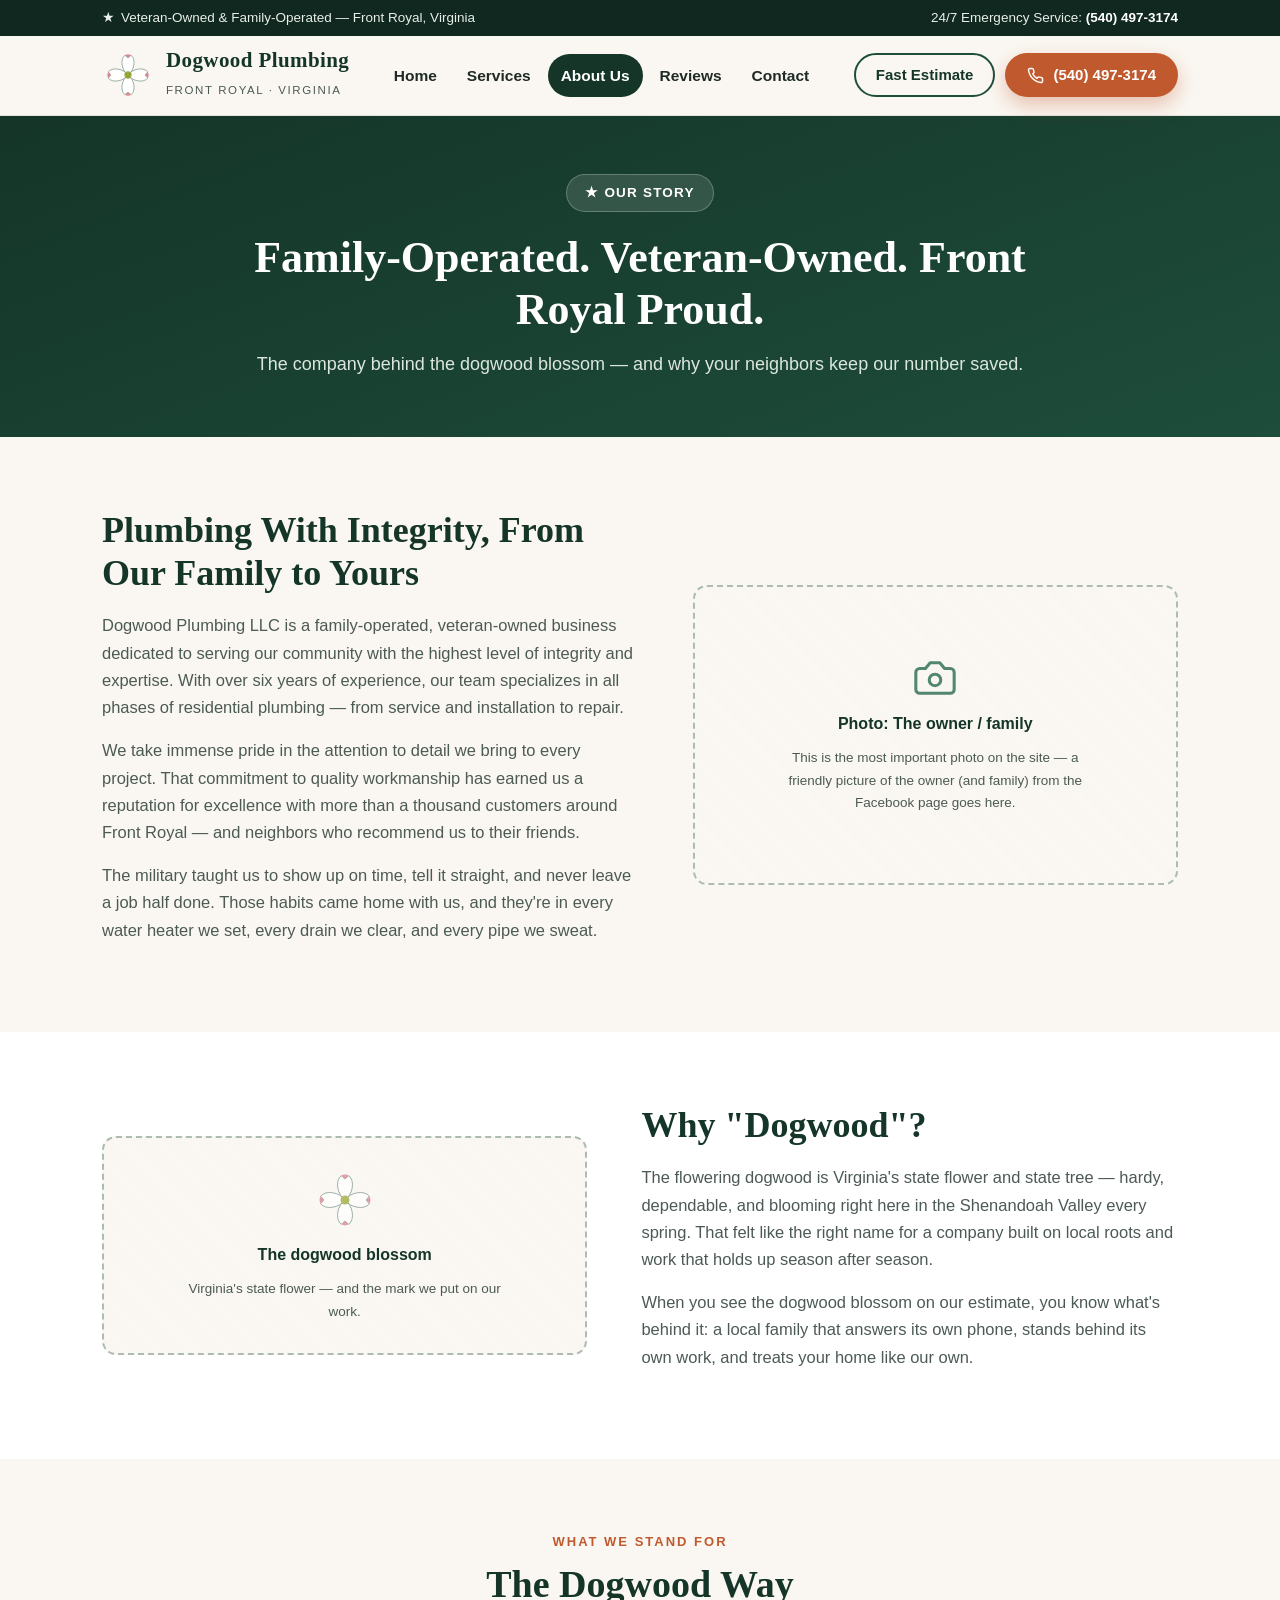
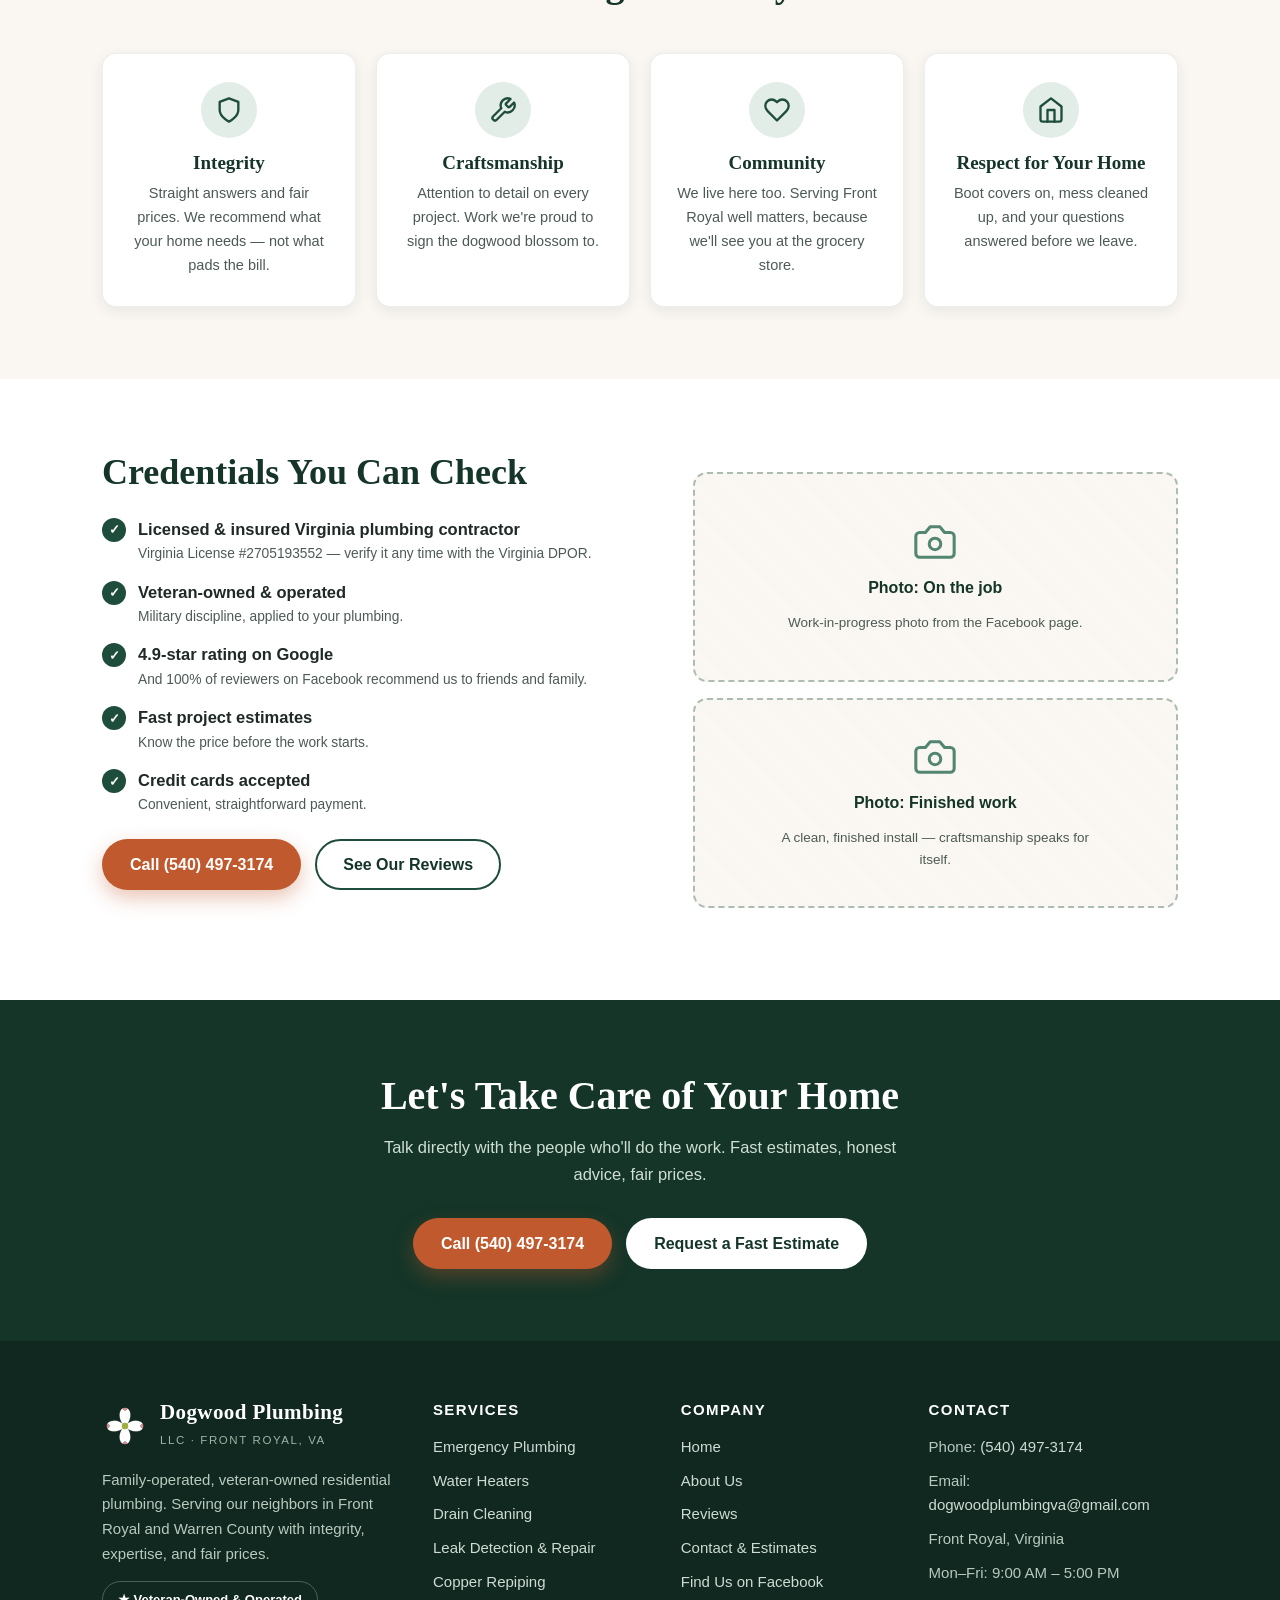
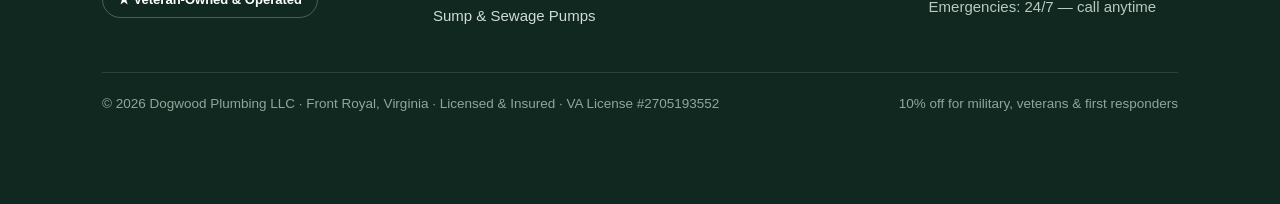
==== about.html @ 13c34c8d "Add 4.9-star Google rating across the site The owner confirmed a 4.9 rating on the Google Business P" ====
<!DOCTYPE html>
<html lang="en">
<head>
  <meta charset="UTF-8">
  <meta name="viewport" content="width=device-width, initial-scale=1.0">
  <title>About Us | Dogwood Plumbing LLC — Veteran-Owned, Family-Operated | Front Royal, VA</title>
  <meta name="description" content="Meet Dogwood Plumbing LLC — a family-operated, veteran-owned plumbing company serving Front Royal, VA with integrity, expertise, and over six years of residential plumbing experience.">
  <link rel="icon" type="image/svg+xml" href="images/favicon.svg">
  <link rel="stylesheet" href="css/styles.css">
</head>
<body>
  <a class="skip-link" href="#main">Skip to main content</a>

  <div class="topbar">
    <div class="wrap">
      <span class="left"><span class="flag">&#9733;</span>Veteran-Owned &amp; Family-Operated &mdash; Front Royal, Virginia</span>
      <span>24/7 Emergency Service: <a href="tel:+15404973174">(540) 497-3174</a></span>
    </div>
  </div>

  <header class="site-header">
    <div class="wrap">
      <a class="brand" href="index.html" aria-label="Dogwood Plumbing LLC — home">
        <svg viewBox="0 0 100 100" aria-hidden="true" focusable="false">
          <g stroke="#1e4d3b" stroke-opacity=".55" stroke-width="1.5">
            <path d="M50 50 C38 42 34 20 44 12 L50 17 L56 12 C66 20 62 42 50 50 Z" fill="#ffffff"/>
            <path d="M50 50 C62 58 66 80 56 88 L50 83 L44 88 C34 80 38 58 50 50 Z" fill="#ffffff"/>
            <path d="M50 50 C42 62 20 66 12 56 L17 50 L12 44 C20 34 42 38 50 50 Z" fill="#ffffff"/>
            <path d="M50 50 C58 38 80 34 88 44 L83 50 L88 56 C80 66 58 62 50 50 Z" fill="#ffffff"/>
          </g>
          <path d="M44 12 L50 17 L56 12 C52.5 9.6 47.5 9.6 44 12 Z" fill="#d98a93"/>
          <path d="M56 88 L50 83 L44 88 C47.5 90.4 52.5 90.4 56 88 Z" fill="#d98a93"/>
          <path d="M12 44 L17 50 L12 56 C9.6 52.5 9.6 47.5 12 44 Z" fill="#d98a93"/>
          <path d="M88 44 L83 50 L88 56 C90.4 52.5 90.4 47.5 88 44 Z" fill="#d98a93"/>
          <circle cx="50" cy="50" r="7" fill="#9faf3f"/>
          <circle cx="47" cy="48" r="1.6" fill="#6e7f2a"/>
          <circle cx="53" cy="48" r="1.6" fill="#6e7f2a"/>
          <circle cx="50" cy="53" r="1.6" fill="#6e7f2a"/>
        </svg>
        <span>
          <span class="brand-name">Dogwood Plumbing</span><br>
          <span class="brand-sub">Front Royal &middot; Virginia</span>
        </span>
      </a>
      <nav class="main-nav" id="main-nav" aria-label="Main navigation">
        <a href="index.html">Home</a>
        <a href="services.html">Services</a>
        <a href="about.html" class="active" aria-current="page">About Us</a>
        <a href="reviews.html">Reviews</a>
        <a href="contact.html">Contact</a>
      </nav>
      <div class="header-cta">
        <a class="btn btn-outline" href="contact.html">Fast Estimate</a>
        <a class="btn btn-primary" href="tel:+15404973174">
          <svg width="17" height="17" viewBox="0 0 24 24" fill="none" stroke="currentColor" stroke-width="2" stroke-linecap="round" stroke-linejoin="round" aria-hidden="true"><path d="M22 16.92v3a2 2 0 0 1-2.18 2 19.79 19.79 0 0 1-8.63-3.07 19.5 19.5 0 0 1-6-6 19.79 19.79 0 0 1-3.07-8.67A2 2 0 0 1 4.11 2h3a2 2 0 0 1 2 1.72c.127.96.361 1.903.7 2.81a2 2 0 0 1-.45 2.11L8.09 9.91a16 16 0 0 0 6 6l1.27-1.27a2 2 0 0 1 2.11-.45c.907.339 1.85.573 2.81.7A2 2 0 0 1 22 16.92z"/></svg>
          <span class="btn-label">(540) 497-3174</span>
        </a>
        <button class="nav-toggle" aria-expanded="false" aria-controls="main-nav" aria-label="Toggle navigation menu">
          <svg width="22" height="22" viewBox="0 0 24 24" fill="none" stroke="currentColor" stroke-width="2.4" stroke-linecap="round" aria-hidden="true"><line x1="3" y1="6" x2="21" y2="6"/><line x1="3" y1="12" x2="21" y2="12"/><line x1="3" y1="18" x2="21" y2="18"/></svg>
        </button>
      </div>
    </div>
  </header>

  <main id="main">

    <section class="page-hero" style="padding: 0;">
      <div class="wrap">
        <span class="hero-kicker">&#9733; Our Story</span>
        <h1>Family-Operated. Veteran-Owned. Front Royal Proud.</h1>
        <p>The company behind the dogwood blossom &mdash; and why your neighbors keep our number saved.</p>
      </div>
    </section>

    <!-- ==================== STORY ==================== -->
    <section>
      <div class="wrap">
        <div class="split">
          <div>
            <h2>Plumbing With Integrity, From Our Family to Yours</h2>
            <p>Dogwood Plumbing LLC is a family-operated, veteran-owned business dedicated to serving our community with the highest level of integrity and expertise. With over six years of experience, our team specializes in all phases of residential plumbing &mdash; from service and installation to repair.</p>
            <p>We take immense pride in the attention to detail we bring to every project. That commitment to quality workmanship has earned us a reputation for excellence with more than a thousand customers around Front Royal &mdash; and neighbors who recommend us to their friends.</p>
            <p>The military taught us to show up on time, tell it straight, and never leave a job half done. Those habits came home with us, and they're in every water heater we set, every drain we clear, and every pipe we sweat.</p>
          </div>
          <div class="photo-ph">
            <svg class="cam" viewBox="0 0 24 24" fill="none" stroke="currentColor" stroke-width="1.6" stroke-linecap="round" stroke-linejoin="round" aria-hidden="true"><path d="M14.5 4h-5L7 7H4a2 2 0 0 0-2 2v9a2 2 0 0 0 2 2h16a2 2 0 0 0 2-2V9a2 2 0 0 0-2-2h-3l-2.5-3z"/><circle cx="12" cy="13" r="3"/></svg>
            <strong>Photo: The owner / family</strong>
            <span>This is the most important photo on the site &mdash; a friendly picture of the owner (and family) from the Facebook page goes here.</span>
          </div>
        </div>
      </div>
    </section>

    <!-- ==================== WHY DOGWOOD ==================== -->
    <section class="bg-white">
      <div class="wrap">
        <div class="split reverse">
          <div class="photo-ph short">
            <svg class="cam" viewBox="0 0 100 100" style="width:64px;height:64px;" aria-hidden="true">
              <g stroke="#1e4d3b" stroke-opacity=".55" stroke-width="1.5">
                <path d="M50 50 C38 42 34 20 44 12 L50 17 L56 12 C66 20 62 42 50 50 Z" fill="#ffffff"/>
                <path d="M50 50 C62 58 66 80 56 88 L50 83 L44 88 C34 80 38 58 50 50 Z" fill="#ffffff"/>
                <path d="M50 50 C42 62 20 66 12 56 L17 50 L12 44 C20 34 42 38 50 50 Z" fill="#ffffff"/>
                <path d="M50 50 C58 38 80 34 88 44 L83 50 L88 56 C80 66 58 62 50 50 Z" fill="#ffffff"/>
              </g>
              <path d="M44 12 L50 17 L56 12 C52.5 9.6 47.5 9.6 44 12 Z" fill="#d98a93"/>
              <path d="M56 88 L50 83 L44 88 C47.5 90.4 52.5 90.4 56 88 Z" fill="#d98a93"/>
              <path d="M12 44 L17 50 L12 56 C9.6 52.5 9.6 47.5 12 44 Z" fill="#d98a93"/>
              <path d="M88 44 L83 50 L88 56 C90.4 52.5 90.4 47.5 88 44 Z" fill="#d98a93"/>
              <circle cx="50" cy="50" r="7" fill="#9faf3f"/>
            </svg>
            <strong>The dogwood blossom</strong>
            <span>Virginia's state flower &mdash; and the mark we put on our work.</span>
          </div>
          <div>
            <h2>Why "Dogwood"?</h2>
            <p>The flowering dogwood is Virginia's state flower and state tree &mdash; hardy, dependable, and blooming right here in the Shenandoah Valley every spring. That felt like the right name for a company built on local roots and work that holds up season after season.</p>
            <p>When you see the dogwood blossom on our estimate, you know what's behind it: a local family that answers its own phone, stands behind its own work, and treats your home like our own.</p>
          </div>
        </div>
      </div>
    </section>

    <!-- ==================== VALUES ==================== -->
    <section>
      <div class="wrap">
        <div class="section-head">
          <span class="eyebrow">What We Stand For</span>
          <h2>The Dogwood Way</h2>
        </div>
        <div class="card-grid">
          <div class="value-card">
            <span class="icon"><svg viewBox="0 0 24 24" fill="none" stroke="currentColor" stroke-width="2" stroke-linecap="round" stroke-linejoin="round" aria-hidden="true"><path d="M12 22s8-4 8-10V5l-8-3-8 3v7c0 6 8 10 8 10z"/></svg></span>
            <h3>Integrity</h3>
            <p>Straight answers and fair prices. We recommend what your home needs &mdash; not what pads the bill.</p>
          </div>
          <div class="value-card">
            <span class="icon"><svg viewBox="0 0 24 24" fill="none" stroke="currentColor" stroke-width="2" stroke-linecap="round" stroke-linejoin="round" aria-hidden="true"><path d="M14.7 6.3a1 1 0 0 0 0 1.4l1.6 1.6a1 1 0 0 0 1.4 0l3.77-3.77a6 6 0 0 1-7.94 7.94l-6.91 6.91a2.12 2.12 0 0 1-3-3l6.91-6.91a6 6 0 0 1 7.94-7.94l-3.76 3.76z"/></svg></span>
            <h3>Craftsmanship</h3>
            <p>Attention to detail on every project. Work we're proud to sign the dogwood blossom to.</p>
          </div>
          <div class="value-card">
            <span class="icon"><svg viewBox="0 0 24 24" fill="none" stroke="currentColor" stroke-width="2" stroke-linecap="round" stroke-linejoin="round" aria-hidden="true"><path d="M20.42 4.58a5.4 5.4 0 0 0-7.65 0l-.77.78-.77-.78a5.4 5.4 0 0 0-7.65 0C1.46 6.7 1.33 10.28 4 13l8 8 8-8c2.67-2.72 2.54-6.3.42-8.42z"/></svg></span>
            <h3>Community</h3>
            <p>We live here too. Serving Front Royal well matters, because we'll see you at the grocery store.</p>
          </div>
          <div class="value-card">
            <span class="icon"><svg viewBox="0 0 24 24" fill="none" stroke="currentColor" stroke-width="2" stroke-linecap="round" stroke-linejoin="round" aria-hidden="true"><path d="m3 9 9-7 9 7v11a2 2 0 0 1-2 2H5a2 2 0 0 1-2-2z"/><polyline points="9 22 9 12 15 12 15 22"/></svg></span>
            <h3>Respect for Your Home</h3>
            <p>Boot covers on, mess cleaned up, and your questions answered before we leave.</p>
          </div>
        </div>
      </div>
    </section>

    <!-- ==================== CREDENTIALS ==================== -->
    <section class="bg-white">
      <div class="wrap">
        <div class="split">
          <div>
            <h2>Credentials You Can Check</h2>
            <ul class="check-list">
              <li><span class="tick">&#10003;</span><span>Licensed &amp; insured Virginia plumbing contractor<small>Virginia License #2705193552 &mdash; verify it any time with the Virginia DPOR.</small></span></li>
              <li><span class="tick">&#10003;</span><span>Veteran-owned &amp; operated<small>Military discipline, applied to your plumbing.</small></span></li>
              <li><span class="tick">&#10003;</span><span>4.9-star rating on Google<small>And 100% of reviewers on Facebook recommend us to friends and family.</small></span></li>
              <li><span class="tick">&#10003;</span><span>Fast project estimates<small>Know the price before the work starts.</small></span></li>
              <li><span class="tick">&#10003;</span><span>Credit cards accepted<small>Convenient, straightforward payment.</small></span></li>
            </ul>
            <div class="hero-ctas" style="justify-content: flex-start;">
              <a class="btn btn-primary" href="tel:+15404973174">Call (540) 497-3174</a>
              <a class="btn btn-outline" href="reviews.html">See Our Reviews</a>
            </div>
          </div>
          <div class="ph-grid" style="grid-template-columns: 1fr; gap: 16px;">
            <div class="photo-ph short">
              <svg class="cam" viewBox="0 0 24 24" fill="none" stroke="currentColor" stroke-width="1.6" stroke-linecap="round" stroke-linejoin="round" aria-hidden="true"><path d="M14.5 4h-5L7 7H4a2 2 0 0 0-2 2v9a2 2 0 0 0 2 2h16a2 2 0 0 0 2-2V9a2 2 0 0 0-2-2h-3l-2.5-3z"/><circle cx="12" cy="13" r="3"/></svg>
              <strong>Photo: On the job</strong>
              <span>Work-in-progress photo from the Facebook page.</span>
            </div>
            <div class="photo-ph short">
              <svg class="cam" viewBox="0 0 24 24" fill="none" stroke="currentColor" stroke-width="1.6" stroke-linecap="round" stroke-linejoin="round" aria-hidden="true"><path d="M14.5 4h-5L7 7H4a2 2 0 0 0-2 2v9a2 2 0 0 0 2 2h16a2 2 0 0 0 2-2V9a2 2 0 0 0-2-2h-3l-2.5-3z"/><circle cx="12" cy="13" r="3"/></svg>
              <strong>Photo: Finished work</strong>
              <span>A clean, finished install &mdash; craftsmanship speaks for itself.</span>
            </div>
          </div>
        </div>
      </div>
    </section>

    <!-- ==================== CTA ==================== -->
    <section class="bg-green cta-band">
      <div class="wrap">
        <h2>Let's Take Care of Your Home</h2>
        <p>Talk directly with the people who'll do the work. Fast estimates, honest advice, fair prices.</p>
        <div class="hero-ctas">
          <a class="btn btn-primary" href="tel:+15404973174">Call (540) 497-3174</a>
          <a class="btn btn-light" href="contact.html">Request a Fast Estimate</a>
        </div>
      </div>
    </section>

  </main>

  <footer class="site-footer">
    <div class="wrap">
      <div class="footer-grid">
        <div>
          <div class="footer-brand">
            <svg viewBox="0 0 100 100" aria-hidden="true" focusable="false">
              <g stroke="#ffffff" stroke-opacity=".2" stroke-width="1.5">
                <path d="M50 50 C38 42 34 20 44 12 L50 17 L56 12 C66 20 62 42 50 50 Z" fill="#ffffff"/>
                <path d="M50 50 C62 58 66 80 56 88 L50 83 L44 88 C34 80 38 58 50 50 Z" fill="#ffffff"/>
                <path d="M50 50 C42 62 20 66 12 56 L17 50 L12 44 C20 34 42 38 50 50 Z" fill="#ffffff"/>
                <path d="M50 50 C58 38 80 34 88 44 L83 50 L88 56 C80 66 58 62 50 50 Z" fill="#ffffff"/>
              </g>
              <path d="M44 12 L50 17 L56 12 C52.5 9.6 47.5 9.6 44 12 Z" fill="#d98a93"/>
              <path d="M56 88 L50 83 L44 88 C47.5 90.4 52.5 90.4 56 88 Z" fill="#d98a93"/>
              <path d="M12 44 L17 50 L12 56 C9.6 52.5 9.6 47.5 12 44 Z" fill="#d98a93"/>
              <path d="M88 44 L83 50 L88 56 C90.4 52.5 90.4 47.5 88 44 Z" fill="#d98a93"/>
              <circle cx="50" cy="50" r="7" fill="#9faf3f"/>
            </svg>
            <span>
              <span class="brand-name">Dogwood Plumbing</span><br>
              <span class="brand-sub">LLC &middot; Front Royal, VA</span>
            </span>
          </div>
          <p>Family-operated, veteran-owned residential plumbing. Serving our neighbors in Front Royal and Warren County with integrity, expertise, and fair prices.</p>
          <span class="footer-vet">&#9733; Veteran-Owned &amp; Operated</span>
        </div>
        <div>
          <h4>Services</h4>
          <ul>
            <li><a href="services.html#emergency">Emergency Plumbing</a></li>
            <li><a href="services.html#water-heaters">Water Heaters</a></li>
            <li><a href="services.html#drain-cleaning">Drain Cleaning</a></li>
            <li><a href="services.html#leak-repair">Leak Detection &amp; Repair</a></li>
            <li><a href="services.html#repiping">Copper Repiping</a></li>
            <li><a href="services.html#pumps">Sump &amp; Sewage Pumps</a></li>
          </ul>
        </div>
        <div>
          <h4>Company</h4>
          <ul>
            <li><a href="index.html">Home</a></li>
            <li><a href="about.html">About Us</a></li>
            <li><a href="reviews.html">Reviews</a></li>
            <li><a href="contact.html">Contact &amp; Estimates</a></li>
            <li><a href="https://www.facebook.com/Dogwoodplumbingllc" target="_blank" rel="noopener">Find Us on Facebook</a></li>
          </ul>
        </div>
        <div>
          <h4>Contact</h4>
          <ul>
            <li>Phone: <a href="tel:+15404973174">(540) 497-3174</a></li>
            <li>Email: <a href="mailto:dogwoodplumbingva@gmail.com">dogwoodplumbingva@gmail.com</a></li>
            <li>Front Royal, Virginia</li>
            <li>Mon&ndash;Fri: 9:00 AM &ndash; 5:00 PM</li>
            <li>Emergencies: 24/7 &mdash; call anytime</li>
          </ul>
        </div>
      </div>
      <div class="footer-bottom">
        <span>&copy; <span data-year>2026</span> Dogwood Plumbing LLC &middot; Front Royal, Virginia &middot; Licensed &amp; Insured &middot; VA License #2705193552</span>
        <span>10% off for military, veterans &amp; first responders</span>
      </div>
    </div>
  </footer>

  <div class="mobile-callbar">
    <a class="call" href="tel:+15404973174">Call (540) 497-3174</a>
    <a class="quote" href="contact.html">Fast Estimate</a>
  </div>

  <script src="js/main.js"></script>
</body>
</html>
---- css/styles.css ----
/* ==========================================================================
   Dogwood Plumbing LLC — Front Royal, VA
   Site stylesheet
   Palette: pine green / warm cream / dogwood blossom pink / terracotta CTA
   ========================================================================== */

:root {
  --green-900: #10281f;
  --green-800: #143528;
  --green-700: #1e4d3b;
  --green-600: #2a6a52;
  --green-100: #e3ede7;
  --cream: #faf7f2;
  --cream-dark: #f1ebe1;
  --ink: #1f2a26;
  --ink-soft: #4c5a54;
  --blossom: #e8a0a8;
  --blossom-deep: #c76e79;
  --cta: #c05a2e;
  --cta-dark: #a34a23;
  --gold: #e0a72e;
  --white: #ffffff;
  --radius: 14px;
  --radius-sm: 8px;
  --shadow: 0 10px 30px rgba(16, 40, 31, 0.10);
  --shadow-sm: 0 4px 14px rgba(16, 40, 31, 0.08);
  --font-head: Georgia, "Times New Roman", serif;
  --font-body: -apple-system, BlinkMacSystemFont, "Segoe UI", Roboto, Helvetica, Arial, sans-serif;
  --wrap: 1120px;
}

* { margin: 0; padding: 0; box-sizing: border-box; }

html { scroll-behavior: smooth; }

body {
  font-family: var(--font-body);
  color: var(--ink);
  background: var(--cream);
  line-height: 1.65;
  font-size: 16.5px;
  -webkit-font-smoothing: antialiased;
}

img, svg { max-width: 100%; display: block; }

a { color: var(--green-700); }

h1, h2, h3, h4 {
  font-family: var(--font-head);
  color: var(--green-800);
  line-height: 1.18;
  font-weight: 700;
}

.wrap {
  max-width: var(--wrap);
  margin: 0 auto;
  padding: 0 22px;
}

.skip-link {
  position: absolute;
  left: -999px;
  top: 8px;
  background: var(--green-800);
  color: #fff;
  padding: 10px 16px;
  border-radius: var(--radius-sm);
  z-index: 300;
}
.skip-link:focus { left: 8px; }

/* --------------------------------------------------------------------------
   Buttons
   -------------------------------------------------------------------------- */
.btn {
  display: inline-flex;
  align-items: center;
  gap: 9px;
  padding: 14px 26px;
  border-radius: 999px;
  font-weight: 700;
  font-size: 16px;
  text-decoration: none;
  border: 2px solid transparent;
  cursor: pointer;
  transition: transform 0.15s ease, background 0.15s ease, box-shadow 0.15s ease;
  line-height: 1.2;
}
.btn:hover { transform: translateY(-2px); }
.btn svg { flex: none; }

.btn-primary {
  background: var(--cta);
  color: #fff;
  box-shadow: 0 8px 20px rgba(192, 90, 46, 0.35);
}
.btn-primary:hover { background: var(--cta-dark); }

.btn-outline {
  background: transparent;
  color: var(--green-800);
  border-color: var(--green-700);
}
.btn-outline:hover { background: var(--green-100); }

.btn-light {
  background: #fff;
  color: var(--green-800);
}
.btn-light:hover { background: var(--cream-dark); }

.btn-ghost-light {
  background: transparent;
  color: #fff;
  border-color: rgba(255, 255, 255, 0.65);
}
.btn-ghost-light:hover { background: rgba(255, 255, 255, 0.12); }

/* --------------------------------------------------------------------------
   Utility top bar
   -------------------------------------------------------------------------- */
.topbar {
  background: var(--green-900);
  color: #e8efe9;
  font-size: 13.5px;
}
.topbar .wrap {
  display: flex;
  justify-content: space-between;
  align-items: center;
  gap: 14px;
  padding-top: 7px;
  padding-bottom: 7px;
  flex-wrap: wrap;
}
.topbar a { color: #fff; font-weight: 700; text-decoration: none; }
.topbar a:hover { text-decoration: underline; }
.topbar .flag { margin-right: 6px; }

/* --------------------------------------------------------------------------
   Header / nav
   -------------------------------------------------------------------------- */
.site-header {
  background: rgba(250, 247, 242, 0.96);
  backdrop-filter: blur(8px);
  position: sticky;
  top: 0;
  z-index: 200;
  border-bottom: 1px solid rgba(20, 53, 40, 0.10);
}
.site-header .wrap {
  display: flex;
  align-items: center;
  justify-content: space-between;
  gap: 18px;
  padding-top: 12px;
  padding-bottom: 12px;
}

.brand {
  display: flex;
  align-items: center;
  gap: 12px;
  text-decoration: none;
}
.brand svg { width: 52px; height: 52px; flex: none; }
.brand-name {
  font-family: var(--font-head);
  font-size: 21px;
  font-weight: 700;
  color: var(--green-800);
  letter-spacing: 0.4px;
  line-height: 1.05;
}
.brand-sub {
  font-size: 11.5px;
  letter-spacing: 1.6px;
  text-transform: uppercase;
  color: var(--ink-soft);
}

.main-nav { display: flex; align-items: center; gap: 4px; }
.main-nav a {
  text-decoration: none;
  color: var(--ink);
  font-weight: 600;
  font-size: 15.5px;
  padding: 9px 13px;
  border-radius: 999px;
  transition: background 0.15s ease;
}
.main-nav a:hover { background: var(--green-100); }
.main-nav a.active { background: var(--green-800); color: #fff; }

.header-cta { display: flex; align-items: center; gap: 10px; }
.header-cta .btn { padding: 11px 20px; font-size: 15px; }

.nav-toggle {
  display: none;
  background: none;
  border: 2px solid var(--green-700);
  border-radius: var(--radius-sm);
  padding: 8px 10px;
  cursor: pointer;
  color: var(--green-800);
}

/* --------------------------------------------------------------------------
   Hero
   -------------------------------------------------------------------------- */
.hero {
  position: relative;
  background: linear-gradient(160deg, var(--green-800) 0%, var(--green-700) 60%, #2b5e49 100%);
  color: #f2f6f1;
  overflow: hidden;
}
.hero::after {
  content: "";
  position: absolute;
  inset: 0;
  background-image: url("data:image/svg+xml,%3Csvg xmlns='http://www.w3.org/2000/svg' width='160' height='160' viewBox='0 0 160 160'%3E%3Cg fill='none' stroke='%23ffffff' stroke-opacity='0.05' stroke-width='2'%3E%3Cpath d='M80 62 C68 55 66 36 74 31 L80 35 L86 31 C94 36 92 55 80 62 Z'/%3E%3Cpath d='M80 98 C92 105 94 124 86 129 L80 125 L74 129 C66 124 68 105 80 98 Z'/%3E%3Cpath d='M62 80 C55 92 36 94 31 86 L35 80 L31 74 C36 66 55 68 62 80 Z'/%3E%3Cpath d='M98 80 C105 68 124 66 129 74 L125 80 L129 86 C124 94 105 92 98 80 Z'/%3E%3C/g%3E%3Ccircle cx='80' cy='80' r='6' fill='%23ffffff' fill-opacity='0.05'/%3E%3C/svg%3E");
  pointer-events: none;
}
.hero .wrap {
  position: relative;
  z-index: 1;
  padding-top: 84px;
  padding-bottom: 88px;
  max-width: 880px;
  text-align: center;
}
.hero-kicker {
  display: inline-flex;
  align-items: center;
  gap: 8px;
  background: rgba(255, 255, 255, 0.12);
  border: 1px solid rgba(255, 255, 255, 0.25);
  color: #fff;
  border-radius: 999px;
  padding: 7px 18px;
  font-size: 13.5px;
  font-weight: 700;
  letter-spacing: 1.2px;
  text-transform: uppercase;
  margin-bottom: 26px;
}
.hero h1 {
  color: #fff;
  font-size: clamp(34px, 5vw, 54px);
  margin-bottom: 20px;
}
.hero h1 em { font-style: normal; color: var(--blossom); }
.hero p.lede {
  font-size: 19px;
  max-width: 640px;
  margin: 0 auto 34px;
  color: #dbe7de;
}
.hero-ctas {
  display: flex;
  gap: 14px;
  justify-content: center;
  flex-wrap: wrap;
  margin-bottom: 38px;
}
.hero-chips {
  display: flex;
  gap: 10px;
  justify-content: center;
  flex-wrap: wrap;
}
.chip {
  background: rgba(255, 255, 255, 0.10);
  border: 1px solid rgba(255, 255, 255, 0.22);
  color: #eef4ee;
  border-radius: 999px;
  padding: 7px 16px;
  font-size: 13.5px;
  font-weight: 600;
  display: inline-flex;
  align-items: center;
  gap: 7px;
}
.chip .star { color: var(--gold); }

/* Page hero (interior pages) */
.page-hero {
  background: linear-gradient(160deg, var(--green-800), var(--green-700));
  color: #eef4ee;
  text-align: center;
}
.page-hero .wrap { padding-top: 58px; padding-bottom: 58px; max-width: 820px; }
.page-hero h1 { color: #fff; font-size: clamp(30px, 4.4vw, 44px); margin-bottom: 14px; }
.page-hero p { color: #dbe7de; font-size: 18px; }
.page-hero .hero-kicker { margin-bottom: 20px; }

/* --------------------------------------------------------------------------
   Sections
   -------------------------------------------------------------------------- */
section { padding: 72px 0; }
section.tight { padding: 48px 0; }

.section-head {
  max-width: 700px;
  margin: 0 auto 46px;
  text-align: center;
}
.section-head .eyebrow {
  color: var(--cta);
  font-weight: 800;
  text-transform: uppercase;
  letter-spacing: 2px;
  font-size: 13px;
  display: block;
  margin-bottom: 10px;
}
.section-head h2 { font-size: clamp(27px, 3.6vw, 38px); margin-bottom: 14px; }
.section-head p { color: var(--ink-soft); font-size: 17.5px; }

.bg-white { background: #fff; }
.bg-green { background: var(--green-800); color: #e6efe8; }
.bg-green h2, .bg-green h3 { color: #fff; }
.bg-green p { color: #cfdfd4; }

/* --------------------------------------------------------------------------
   Trust stat bar
   -------------------------------------------------------------------------- */
.stat-grid {
  display: grid;
  grid-template-columns: repeat(4, 1fr);
  gap: 18px;
}
.stat {
  background: #fff;
  border: 1px solid rgba(20, 53, 40, 0.08);
  border-radius: var(--radius);
  box-shadow: var(--shadow-sm);
  padding: 26px 20px;
  text-align: center;
}
.stat .num {
  font-family: var(--font-head);
  font-size: 34px;
  font-weight: 700;
  color: var(--green-700);
  line-height: 1.1;
}
.stat .num .star { color: var(--gold); font-size: 26px; vertical-align: 4px; }
.stat .label { color: var(--ink-soft); font-size: 14.5px; margin-top: 6px; }

/* --------------------------------------------------------------------------
   Service cards
   -------------------------------------------------------------------------- */
.card-grid {
  display: grid;
  grid-template-columns: repeat(4, 1fr);
  gap: 20px;
}
.card-grid.cols-3 { grid-template-columns: repeat(3, 1fr); }

.svc-card {
  background: #fff;
  border: 1px solid rgba(20, 53, 40, 0.08);
  border-radius: var(--radius);
  padding: 28px 24px;
  box-shadow: var(--shadow-sm);
  text-decoration: none;
  color: var(--ink);
  display: flex;
  flex-direction: column;
  gap: 12px;
  transition: transform 0.18s ease, box-shadow 0.18s ease;
}
.svc-card:hover { transform: translateY(-5px); box-shadow: var(--shadow); }
.svc-card .icon {
  width: 54px;
  height: 54px;
  border-radius: 14px;
  background: var(--green-100);
  color: var(--green-700);
  display: grid;
  place-items: center;
}
.svc-card .icon svg { width: 28px; height: 28px; }
.svc-card h3 { font-size: 19.5px; }
.svc-card p { color: var(--ink-soft); font-size: 15px; flex: 1; }
.svc-card .more {
  color: var(--cta);
  font-weight: 700;
  font-size: 14.5px;
}
.svc-card.emergency { border-top: 4px solid var(--cta); }
.svc-card .tag {
  align-self: flex-start;
  background: #fdeee5;
  color: var(--cta-dark);
  font-size: 12px;
  font-weight: 800;
  letter-spacing: 1px;
  text-transform: uppercase;
  border-radius: 999px;
  padding: 4px 12px;
}

/* --------------------------------------------------------------------------
   Split (two-column) blocks
   -------------------------------------------------------------------------- */
.split {
  display: grid;
  grid-template-columns: 1.05fr 0.95fr;
  gap: 54px;
  align-items: center;
}
.split.reverse { grid-template-columns: 0.95fr 1.05fr; }
.split h2 { font-size: clamp(26px, 3.4vw, 36px); margin-bottom: 18px; }
.split p { color: var(--ink-soft); margin-bottom: 16px; }

.check-list { list-style: none; margin: 22px 0; display: grid; gap: 13px; }
.check-list li { display: flex; gap: 12px; align-items: flex-start; font-weight: 600; }
.check-list li small { display: block; font-weight: 400; color: var(--ink-soft); }
.check-list .tick {
  flex: none;
  width: 24px;
  height: 24px;
  border-radius: 50%;
  background: var(--green-700);
  color: #fff;
  display: grid;
  place-items: center;
  font-size: 13px;
  margin-top: 2px;
}

/* --------------------------------------------------------------------------
   Photo placeholders (swap with real Facebook photos)
   -------------------------------------------------------------------------- */
.photo-ph {
  border: 2px dashed rgba(30, 77, 59, 0.35);
  background:
    linear-gradient(rgba(250, 247, 242, 0.92), rgba(250, 247, 242, 0.92)),
    repeating-linear-gradient(45deg, rgba(30, 77, 59, 0.06) 0 12px, transparent 12px 24px);
  border-radius: var(--radius);
  min-height: 300px;
  display: flex;
  flex-direction: column;
  align-items: center;
  justify-content: center;
  gap: 10px;
  text-align: center;
  padding: 30px;
  color: var(--ink-soft);
}
.photo-ph.short { min-height: 210px; }
.photo-ph .cam {
  width: 46px;
  height: 46px;
  color: var(--green-600);
  opacity: 0.8;
}
.photo-ph strong { color: var(--green-800); font-size: 16px; }
.photo-ph span { font-size: 13.5px; max-width: 320px; }

.ph-grid { display: grid; grid-template-columns: repeat(3, 1fr); gap: 18px; }

/* --------------------------------------------------------------------------
   Reviews
   -------------------------------------------------------------------------- */
.review-grid { display: grid; grid-template-columns: repeat(3, 1fr); gap: 20px; }
.review-card {
  background: #fff;
  border: 1px solid rgba(20, 53, 40, 0.08);
  border-radius: var(--radius);
  box-shadow: var(--shadow-sm);
  padding: 28px 26px;
  display: flex;
  flex-direction: column;
  gap: 14px;
}
.review-card .stars { color: var(--gold); font-size: 18px; letter-spacing: 3px; }
.review-card blockquote { font-size: 15.5px; color: var(--ink); flex: 1; }
.review-card blockquote::before { content: "\201C"; color: var(--blossom-deep); font-family: var(--font-head); font-size: 26px; line-height: 0; margin-right: 2px; }
.review-card cite {
  font-style: normal;
  font-weight: 700;
  color: var(--green-800);
  font-size: 14.5px;
}
.review-card cite small { display: block; font-weight: 500; color: var(--ink-soft); }
.review-card.placeholder { border-style: dashed; background: transparent; box-shadow: none; }

.badge-row {
  display: flex;
  justify-content: center;
  gap: 14px;
  flex-wrap: wrap;
  margin-top: 34px;
}
.badge {
  background: #fff;
  border: 1px solid rgba(20, 53, 40, 0.10);
  border-radius: 999px;
  padding: 10px 22px;
  font-weight: 700;
  font-size: 14.5px;
  color: var(--green-800);
  box-shadow: var(--shadow-sm);
  display: inline-flex;
  align-items: center;
  gap: 8px;
}
.badge .star { color: var(--gold); }

/* --------------------------------------------------------------------------
   Discount band
   -------------------------------------------------------------------------- */
.discount-band {
  background: linear-gradient(120deg, var(--green-900), var(--green-700));
  color: #fff;
  border-radius: var(--radius);
  padding: 40px 44px;
  display: flex;
  align-items: center;
  justify-content: space-between;
  gap: 26px;
  flex-wrap: wrap;
  position: relative;
  overflow: hidden;
}
.discount-band::before {
  content: "★";
  position: absolute;
  right: -18px;
  top: -40px;
  font-size: 190px;
  color: rgba(255, 255, 255, 0.06);
}
.discount-band h3 { color: #fff; font-size: clamp(22px, 3vw, 30px); margin-bottom: 8px; }
.discount-band p { color: #d5e3d9; max-width: 560px; }
.discount-band .pct {
  font-family: var(--font-head);
  font-size: 58px;
  font-weight: 700;
  color: var(--gold);
  line-height: 1;
  flex: none;
}

/* --------------------------------------------------------------------------
   Service area
   -------------------------------------------------------------------------- */
.area-panel {
  background: #fff;
  border: 1px solid rgba(20, 53, 40, 0.08);
  border-radius: var(--radius);
  box-shadow: var(--shadow-sm);
  padding: 34px;
}
.town-chips { display: flex; flex-wrap: wrap; gap: 10px; margin-top: 18px; }
.town-chips span {
  background: var(--green-100);
  color: var(--green-800);
  border-radius: 999px;
  padding: 7px 16px;
  font-weight: 600;
  font-size: 14.5px;
}
.town-chips span.home {
  background: var(--green-800);
  color: #fff;
}

/* --------------------------------------------------------------------------
   FAQ
   -------------------------------------------------------------------------- */
.faq-list { max-width: 780px; margin: 0 auto; display: grid; gap: 12px; }
.faq-item {
  background: #fff;
  border: 1px solid rgba(20, 53, 40, 0.10);
  border-radius: var(--radius-sm);
  overflow: hidden;
}
.faq-item summary {
  list-style: none;
  cursor: pointer;
  padding: 18px 22px;
  font-weight: 700;
  color: var(--green-800);
  display: flex;
  justify-content: space-between;
  align-items: center;
  gap: 14px;
  font-size: 16.5px;
}
.faq-item summary::-webkit-details-marker { display: none; }
.faq-item summary::after {
  content: "+";
  font-size: 22px;
  color: var(--cta);
  font-weight: 700;
  flex: none;
}
.faq-item[open] summary::after { content: "\2212"; }
.faq-item .faq-body { padding: 0 22px 20px; color: var(--ink-soft); }

/* --------------------------------------------------------------------------
   CTA band (bottom of pages)
   -------------------------------------------------------------------------- */
.cta-band { text-align: center; }
.cta-band h2 { font-size: clamp(28px, 4vw, 40px); margin-bottom: 14px; }
.cta-band p { max-width: 560px; margin: 0 auto 30px; }
.cta-band .hero-ctas { margin-bottom: 0; }

/* --------------------------------------------------------------------------
   Forms
   -------------------------------------------------------------------------- */
.form-grid { display: grid; grid-template-columns: 1fr 1fr; gap: 16px; }
.form-grid .full { grid-column: 1 / -1; }
.field label {
  display: block;
  font-weight: 700;
  font-size: 14px;
  margin-bottom: 6px;
  color: var(--green-800);
}
.field label .req { color: var(--cta); }
.field input,
.field select,
.field textarea {
  width: 100%;
  border: 1.5px solid rgba(20, 53, 40, 0.22);
  border-radius: var(--radius-sm);
  padding: 12px 14px;
  font-family: inherit;
  font-size: 15.5px;
  background: #fff;
  color: var(--ink);
}
.field input:focus,
.field select:focus,
.field textarea:focus {
  outline: 3px solid rgba(42, 106, 82, 0.28);
  border-color: var(--green-600);
}
.field textarea { min-height: 130px; resize: vertical; }

.form-note { font-size: 13.5px; color: var(--ink-soft); margin-top: 14px; }
.form-success {
  display: none;
  background: var(--green-100);
  border: 1px solid var(--green-600);
  color: var(--green-800);
  border-radius: var(--radius-sm);
  padding: 14px 18px;
  font-weight: 600;
  margin-top: 16px;
}
.form-success.show { display: block; }

.contact-layout { display: grid; grid-template-columns: 1.15fr 0.85fr; gap: 44px; align-items: start; }
.contact-card {
  background: #fff;
  border: 1px solid rgba(20, 53, 40, 0.08);
  border-radius: var(--radius);
  box-shadow: var(--shadow-sm);
  padding: 34px;
}
.info-rows { display: grid; gap: 20px; }
.info-row { display: flex; gap: 15px; align-items: flex-start; }
.info-row .icon {
  flex: none;
  width: 44px;
  height: 44px;
  border-radius: 12px;
  background: var(--green-100);
  color: var(--green-700);
  display: grid;
  place-items: center;
}
.info-row .icon svg { width: 22px; height: 22px; }
.info-row strong { display: block; color: var(--green-800); }
.info-row a { font-weight: 700; }
.info-row small { color: var(--ink-soft); }

.hours-table { width: 100%; border-collapse: collapse; font-size: 15px; }
.hours-table td { padding: 7px 0; border-bottom: 1px dashed rgba(20, 53, 40, 0.15); }
.hours-table td:last-child { text-align: right; font-weight: 600; }
.hours-table tr:last-child td { border-bottom: none; }

/* --------------------------------------------------------------------------
   Services page detail sections
   -------------------------------------------------------------------------- */
.svc-detail { border-bottom: 1px solid rgba(20, 53, 40, 0.10); }
.svc-detail:last-of-type { border-bottom: none; }
.svc-detail .split { align-items: start; }
.svc-detail h2 { display: flex; align-items: center; gap: 14px; }
.svc-detail h2 .icon {
  width: 48px;
  height: 48px;
  border-radius: 12px;
  background: var(--green-100);
  color: var(--green-700);
  display: grid;
  place-items: center;
  flex: none;
}
.svc-detail h2 .icon svg { width: 26px; height: 26px; }
.mini-callout {
  background: var(--cream-dark);
  border-left: 4px solid var(--cta);
  border-radius: 0 var(--radius-sm) var(--radius-sm) 0;
  padding: 16px 20px;
  font-size: 15px;
  color: var(--ink-soft);
  margin-top: 18px;
}
.mini-callout strong { color: var(--green-800); }

/* --------------------------------------------------------------------------
   Values grid (About)
   -------------------------------------------------------------------------- */
.value-card {
  background: #fff;
  border: 1px solid rgba(20, 53, 40, 0.08);
  border-radius: var(--radius);
  box-shadow: var(--shadow-sm);
  padding: 28px 24px;
  text-align: center;
}
.value-card .icon {
  width: 56px;
  height: 56px;
  margin: 0 auto 14px;
  border-radius: 50%;
  background: var(--green-100);
  color: var(--green-700);
  display: grid;
  place-items: center;
}
.value-card .icon svg { width: 28px; height: 28px; }
.value-card h3 { font-size: 19px; margin-bottom: 8px; }
.value-card p { color: var(--ink-soft); font-size: 14.5px; }

/* --------------------------------------------------------------------------
   Footer
   -------------------------------------------------------------------------- */
.site-footer {
  background: var(--green-900);
  color: #b9cabf;
  font-size: 15px;
}
.footer-grid {
  display: grid;
  grid-template-columns: 1.4fr 1fr 1fr 1.2fr;
  gap: 40px;
  padding: 60px 0 44px;
}
.site-footer h4 {
  color: #fff;
  font-size: 15px;
  letter-spacing: 1.4px;
  text-transform: uppercase;
  margin-bottom: 16px;
  font-family: var(--font-body);
}
.site-footer ul { list-style: none; display: grid; gap: 9px; }
.site-footer a { color: #cfdcd3; text-decoration: none; }
.site-footer a:hover { color: #fff; text-decoration: underline; }
.footer-brand { display: flex; align-items: center; gap: 12px; margin-bottom: 16px; }
.footer-brand svg { width: 46px; height: 46px; }
.footer-brand .brand-name { color: #fff; }
.footer-brand .brand-sub { color: #9fb3a6; }
.footer-vet {
  display: inline-flex;
  align-items: center;
  gap: 8px;
  border: 1px solid rgba(255, 255, 255, 0.25);
  border-radius: 999px;
  padding: 7px 15px;
  font-size: 13px;
  font-weight: 700;
  color: #fff;
  margin-top: 14px;
}
.footer-bottom {
  border-top: 1px solid rgba(255, 255, 255, 0.12);
  padding: 20px 0 88px;
  display: flex;
  justify-content: space-between;
  gap: 12px;
  flex-wrap: wrap;
  font-size: 13.5px;
  color: #8fa79a;
}

/* --------------------------------------------------------------------------
   Mobile sticky call bar
   -------------------------------------------------------------------------- */
.mobile-callbar {
  position: fixed;
  bottom: 0;
  left: 0;
  right: 0;
  z-index: 250;
  display: none;
  gap: 1px;
  box-shadow: 0 -6px 20px rgba(16, 40, 31, 0.25);
}
.mobile-callbar a {
  flex: 1;
  text-align: center;
  padding: 15px 10px;
  font-weight: 800;
  font-size: 15px;
  text-decoration: none;
  color: #fff;
}
.mobile-callbar .call { background: var(--cta); }
.mobile-callbar .quote { background: var(--green-800); }

/* --------------------------------------------------------------------------
   Responsive
   -------------------------------------------------------------------------- */
@media (max-width: 1000px) {
  .card-grid { grid-template-columns: repeat(2, 1fr); }
  .card-grid.cols-3 { grid-template-columns: repeat(2, 1fr); }
  .stat-grid { grid-template-columns: repeat(2, 1fr); }
  .review-grid { grid-template-columns: repeat(2, 1fr); }
  .ph-grid { grid-template-columns: repeat(2, 1fr); }
  .footer-grid { grid-template-columns: 1fr 1fr; }
  .split, .split.reverse { grid-template-columns: 1fr; gap: 34px; }
  .contact-layout { grid-template-columns: 1fr; }
}

@media (max-width: 720px) {
  section { padding: 54px 0; }
  .topbar .wrap { justify-content: center; text-align: center; }
  .topbar .left { display: none; }

  .nav-toggle { display: block; }
  .main-nav {
    display: none;
    position: absolute;
    top: 100%;
    left: 0;
    right: 0;
    background: #fff;
    flex-direction: column;
    align-items: stretch;
    padding: 12px;
    gap: 4px;
    border-bottom: 1px solid rgba(20, 53, 40, 0.12);
    box-shadow: var(--shadow);
  }
  .main-nav.open { display: flex; }
  .main-nav a { padding: 13px 16px; border-radius: var(--radius-sm); }
  .header-cta .btn-outline { display: none; }
  .header-cta .btn { padding: 10px 16px; font-size: 14px; }
  .header-cta .btn-primary { padding: 12px; border-radius: 50%; }
  .header-cta .btn-primary svg { width: 20px; height: 20px; }
  .header-cta .btn-primary .btn-label { display: none; }

  .hero .wrap { padding-top: 58px; padding-bottom: 62px; }
  .card-grid, .card-grid.cols-3, .review-grid, .ph-grid { grid-template-columns: 1fr; }
  .stat-grid { grid-template-columns: repeat(2, 1fr); gap: 12px; }
  .discount-band { padding: 30px 26px; }
  .footer-grid { grid-template-columns: 1fr; gap: 30px; }
  .mobile-callbar { display: flex; }
  .form-grid { grid-template-columns: 1fr; }
}

@media (prefers-reduced-motion: reduce) {
  html { scroll-behavior: auto; }
  .btn, .svc-card { transition: none; }
}
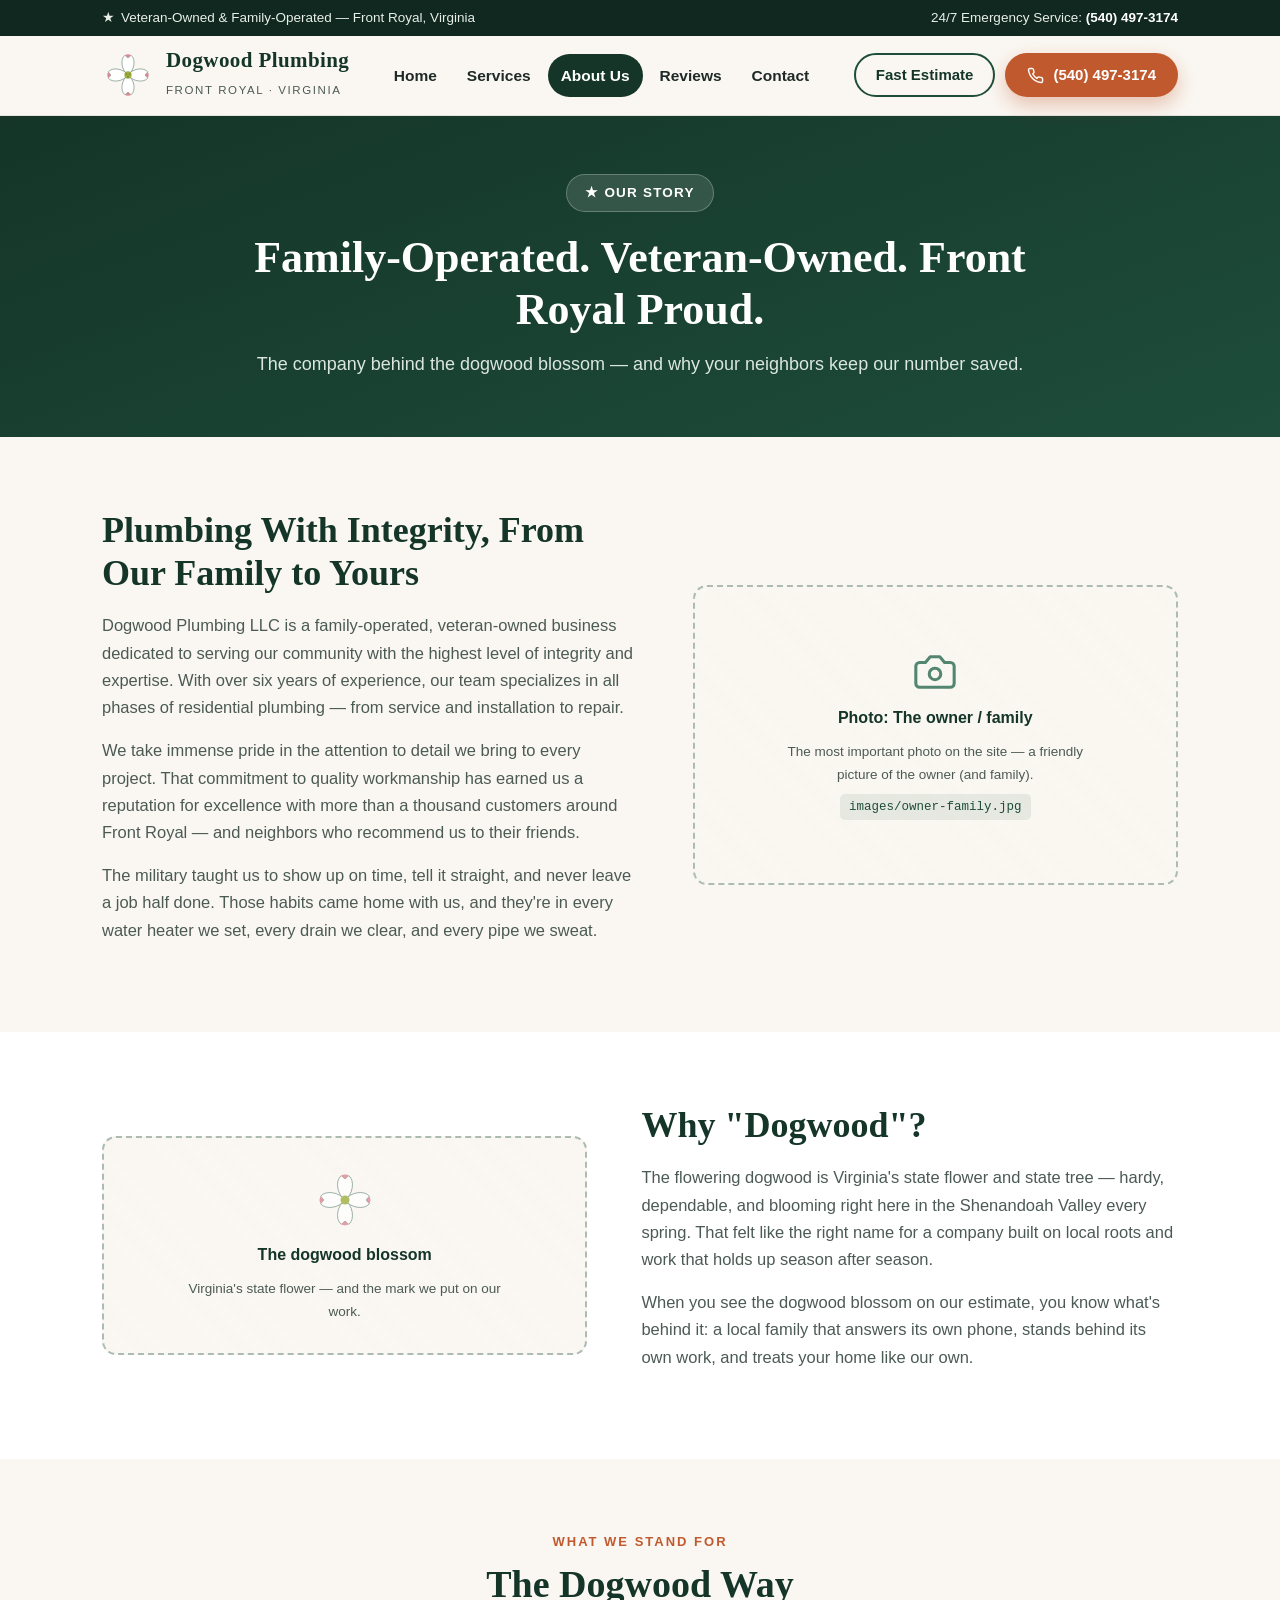
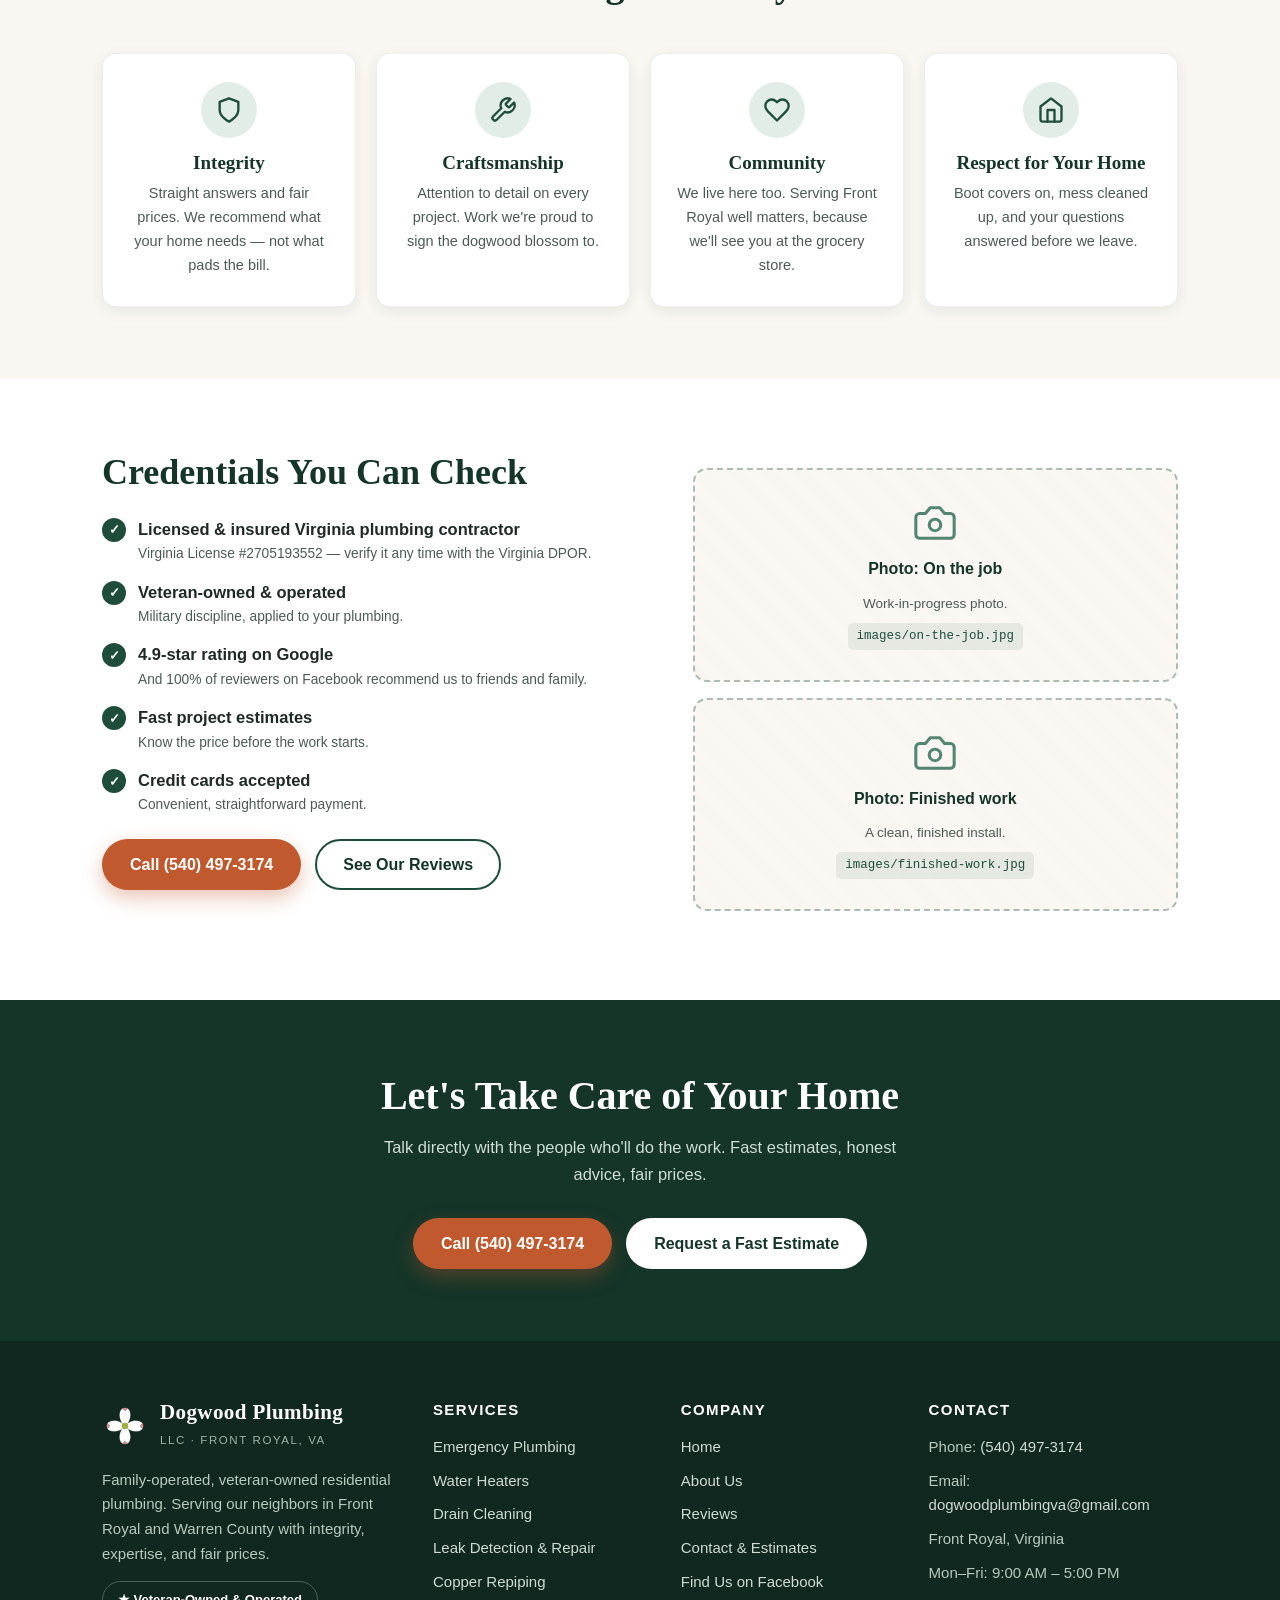
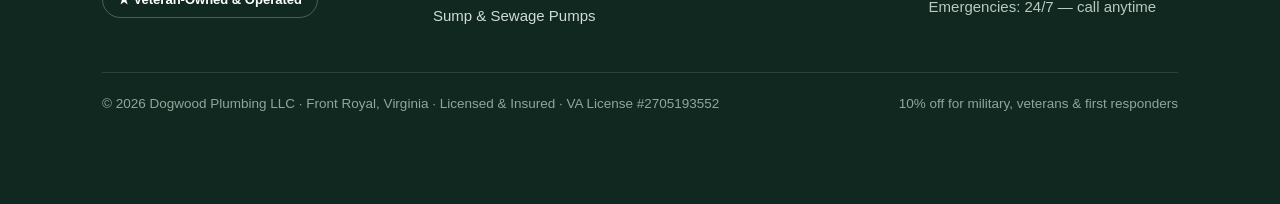
==== commit 67052133: "Remove AI-generated service photos and label every placeholder Deleted images/24_7_Repairs.jpg and i" ====
--- a/about.html
+++ b/about.html
@@ -85,7 +85,7 @@
           <div class="photo-ph">
             <svg class="cam" viewBox="0 0 24 24" fill="none" stroke="currentColor" stroke-width="1.6" stroke-linecap="round" stroke-linejoin="round" aria-hidden="true"><path d="M14.5 4h-5L7 7H4a2 2 0 0 0-2 2v9a2 2 0 0 0 2 2h16a2 2 0 0 0 2-2V9a2 2 0 0 0-2-2h-3l-2.5-3z"/><circle cx="12" cy="13" r="3"/></svg>
             <strong>Photo: The owner / family</strong>
-            <span>This is the most important photo on the site &mdash; a friendly picture of the owner (and family) from the Facebook page goes here.</span>
+            <span>The most important photo on the site &mdash; a friendly picture of the owner (and family).<br><code>images/owner-family.jpg</code></span>
           </div>
         </div>
       </div>
@@ -175,12 +175,12 @@
             <div class="photo-ph short">
               <svg class="cam" viewBox="0 0 24 24" fill="none" stroke="currentColor" stroke-width="1.6" stroke-linecap="round" stroke-linejoin="round" aria-hidden="true"><path d="M14.5 4h-5L7 7H4a2 2 0 0 0-2 2v9a2 2 0 0 0 2 2h16a2 2 0 0 0 2-2V9a2 2 0 0 0-2-2h-3l-2.5-3z"/><circle cx="12" cy="13" r="3"/></svg>
               <strong>Photo: On the job</strong>
-              <span>Work-in-progress photo from the Facebook page.</span>
+              <span>Work-in-progress photo.<br><code>images/on-the-job.jpg</code></span>
             </div>
             <div class="photo-ph short">
               <svg class="cam" viewBox="0 0 24 24" fill="none" stroke="currentColor" stroke-width="1.6" stroke-linecap="round" stroke-linejoin="round" aria-hidden="true"><path d="M14.5 4h-5L7 7H4a2 2 0 0 0-2 2v9a2 2 0 0 0 2 2h16a2 2 0 0 0 2-2V9a2 2 0 0 0-2-2h-3l-2.5-3z"/><circle cx="12" cy="13" r="3"/></svg>
               <strong>Photo: Finished work</strong>
-              <span>A clean, finished install &mdash; craftsmanship speaks for itself.</span>
+              <span>A clean, finished install.<br><code>images/finished-work.jpg</code></span>
             </div>
           </div>
         </div>
--- a/css/styles.css
+++ b/css/styles.css
@@ -461,6 +461,16 @@
 }
 .photo-ph strong { color: var(--green-800); font-size: 16px; }
 .photo-ph span { font-size: 13.5px; max-width: 320px; }
+.photo-ph code {
+  display: inline-block;
+  margin-top: 8px;
+  background: rgba(30, 77, 59, 0.09);
+  color: var(--green-700);
+  border-radius: 5px;
+  padding: 3px 9px;
+  font-size: 12.5px;
+  font-family: ui-monospace, SFMono-Regular, Menlo, Consolas, monospace;
+}
 
 .ph-grid { display: grid; grid-template-columns: repeat(3, 1fr); gap: 18px; }
 
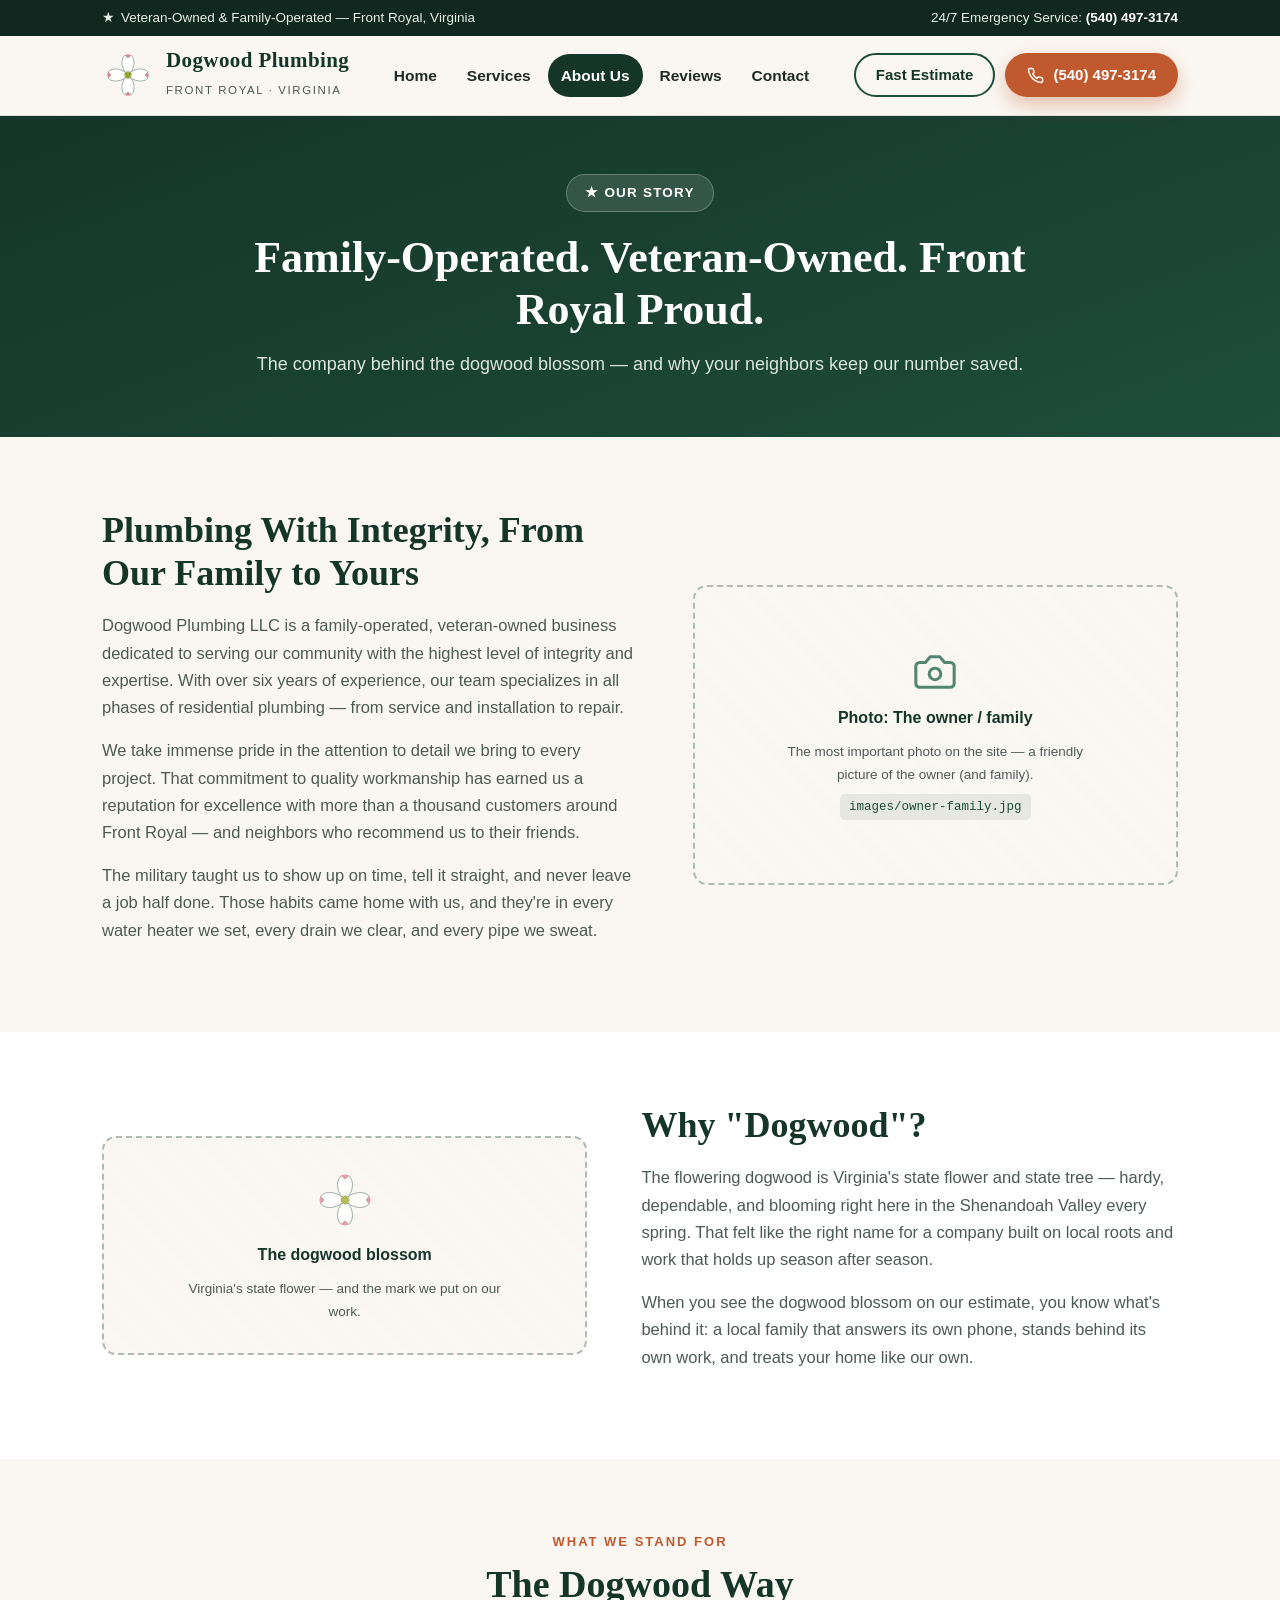
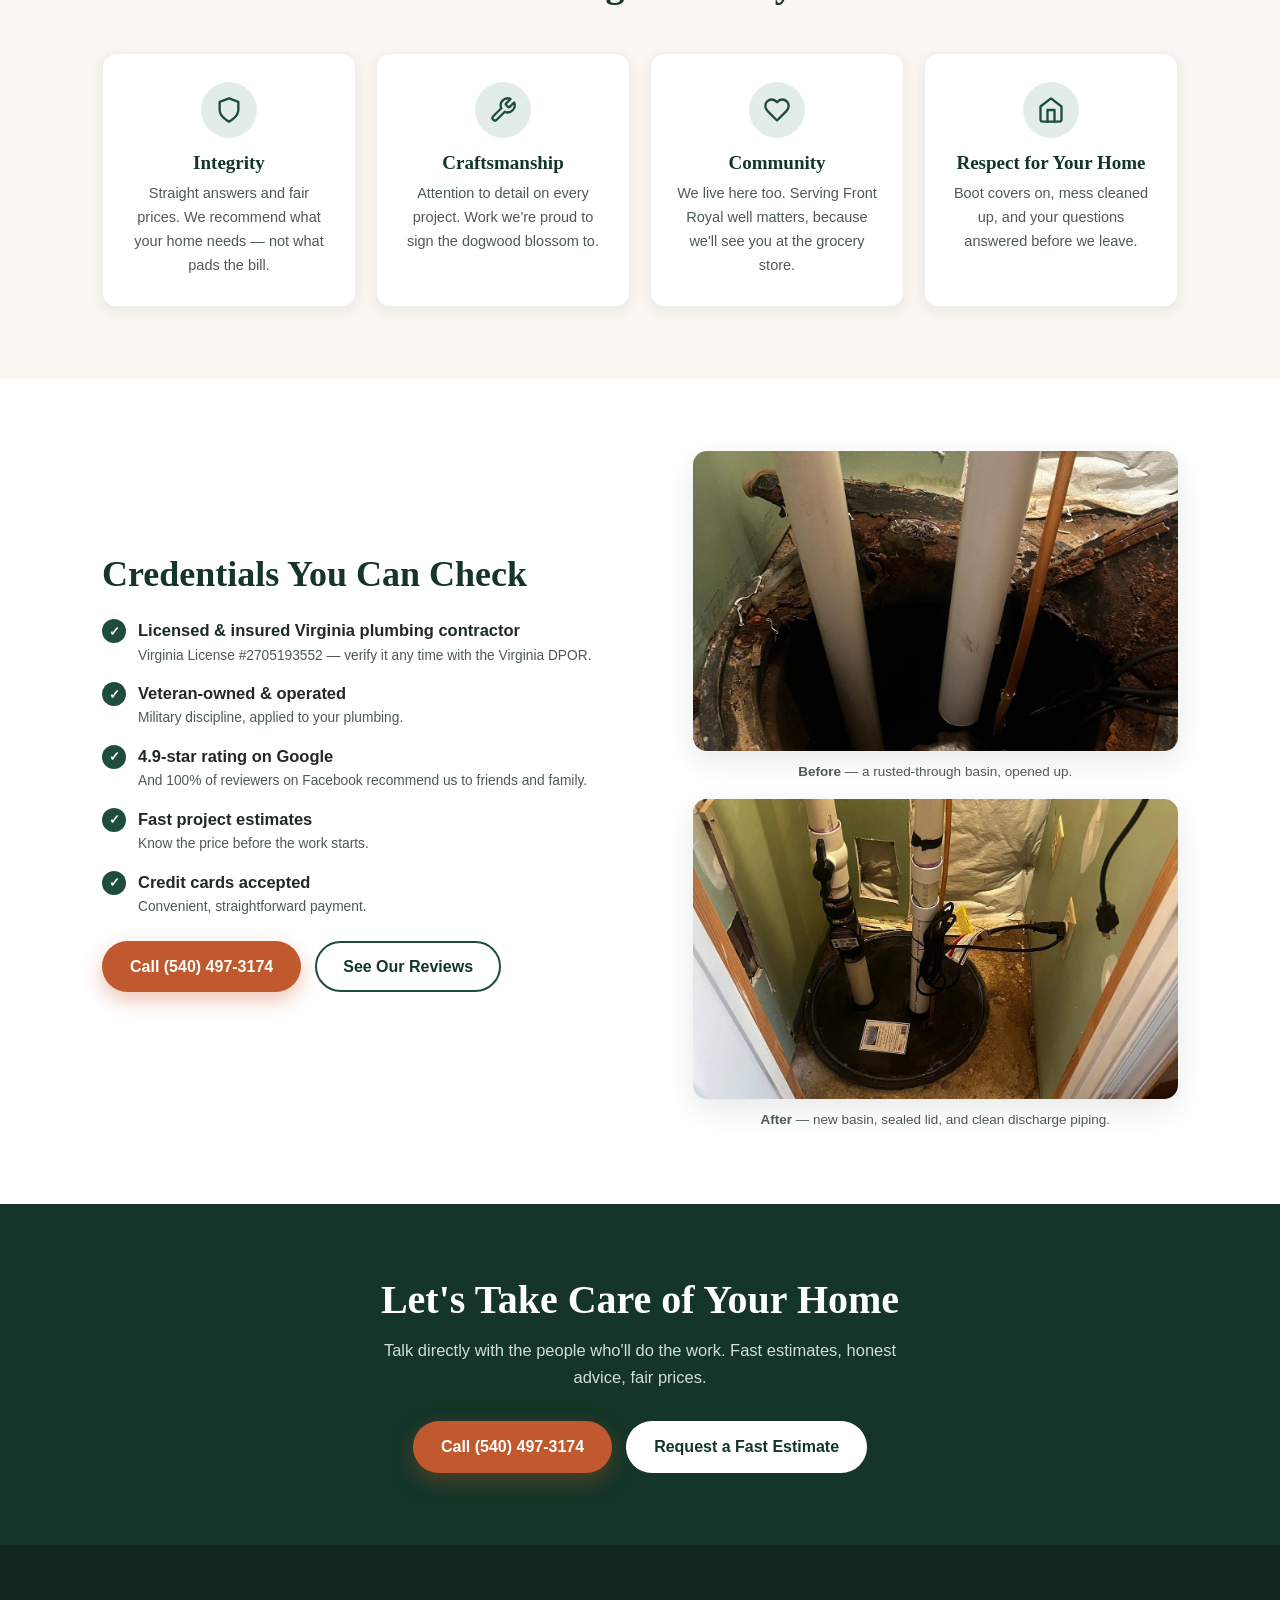
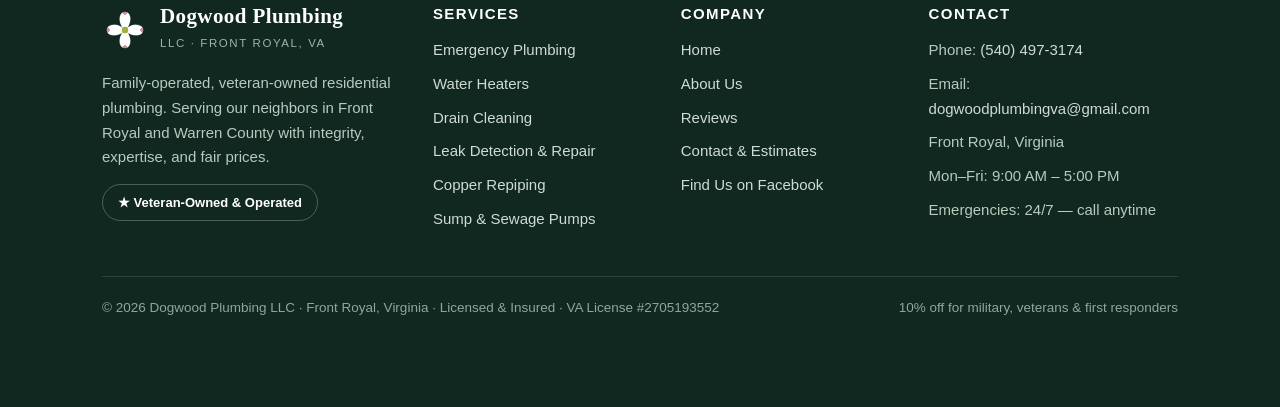
==== commit 7b34ddd9: "Place five real job photos supplied by the owner Replaced placeholders with genuine photos of the co" ====
--- a/about.html
+++ b/about.html
@@ -172,16 +172,14 @@
             </div>
           </div>
           <div class="ph-grid" style="grid-template-columns: 1fr; gap: 16px;">
-            <div class="photo-ph short">
-              <svg class="cam" viewBox="0 0 24 24" fill="none" stroke="currentColor" stroke-width="1.6" stroke-linecap="round" stroke-linejoin="round" aria-hidden="true"><path d="M14.5 4h-5L7 7H4a2 2 0 0 0-2 2v9a2 2 0 0 0 2 2h16a2 2 0 0 0 2-2V9a2 2 0 0 0-2-2h-3l-2.5-3z"/><circle cx="12" cy="13" r="3"/></svg>
-              <strong>Photo: On the job</strong>
-              <span>Work-in-progress photo.<br><code>images/on-the-job.jpg</code></span>
-            </div>
-            <div class="photo-ph short">
-              <svg class="cam" viewBox="0 0 24 24" fill="none" stroke="currentColor" stroke-width="1.6" stroke-linecap="round" stroke-linejoin="round" aria-hidden="true"><path d="M14.5 4h-5L7 7H4a2 2 0 0 0-2 2v9a2 2 0 0 0 2 2h16a2 2 0 0 0 2-2V9a2 2 0 0 0-2-2h-3l-2.5-3z"/><circle cx="12" cy="13" r="3"/></svg>
-              <strong>Photo: Finished work</strong>
-              <span>A clean, finished install.<br><code>images/finished-work.jpg</code></span>
-            </div>
+            <figure class="job-figure">
+              <img class="job-photo small" src="images/on-the-job.jpg" alt="A corroded, rusted-out sewage basin opened up mid-job, with the old lid removed and pipes exposed">
+              <figcaption><strong>Before</strong> &mdash; a rusted-through basin, opened up.</figcaption>
+            </figure>
+            <figure class="job-figure">
+              <img class="job-photo small" src="images/finished-work.jpg" alt="The same basin after replacement: a new sealed lid, new PVC discharge piping with check valves, and a tidy power connection">
+              <figcaption><strong>After</strong> &mdash; new basin, sealed lid, and clean discharge piping.</figcaption>
+            </figure>
           </div>
         </div>
       </div>
--- a/css/styles.css
+++ b/css/styles.css
@@ -474,6 +474,39 @@
 
 .ph-grid { display: grid; grid-template-columns: repeat(3, 1fr); gap: 18px; }
 
+/* Real job photos — many are tall phone shots, so cap the height and crop
+   rather than letting a portrait image tower over the text column. */
+.job-photo {
+  width: 100%;
+  max-height: 480px;
+  object-fit: cover;
+  object-position: center;
+  border-radius: var(--radius);
+  box-shadow: var(--shadow);
+}
+.job-photo.tall { max-height: 560px; }
+.job-photo.small { max-height: 300px; }
+/* For photos where the whole frame matters (people, before/after pairs),
+   show it complete instead of cropping to fill. */
+.job-photo.whole {
+  width: auto;
+  max-width: 100%;
+  max-height: 620px;
+  object-fit: contain;
+  margin: 0 auto;
+  display: block;
+}
+figure.job-figure { margin: 0; }
+figure.job-figure figcaption {
+  font-size: 13.5px;
+  color: var(--ink-soft);
+  margin-top: 10px;
+  text-align: center;
+}
+@media (max-width: 720px) {
+  .job-photo, .job-photo.tall { max-height: 380px; }
+}
+
 /* --------------------------------------------------------------------------
    Reviews
    -------------------------------------------------------------------------- */
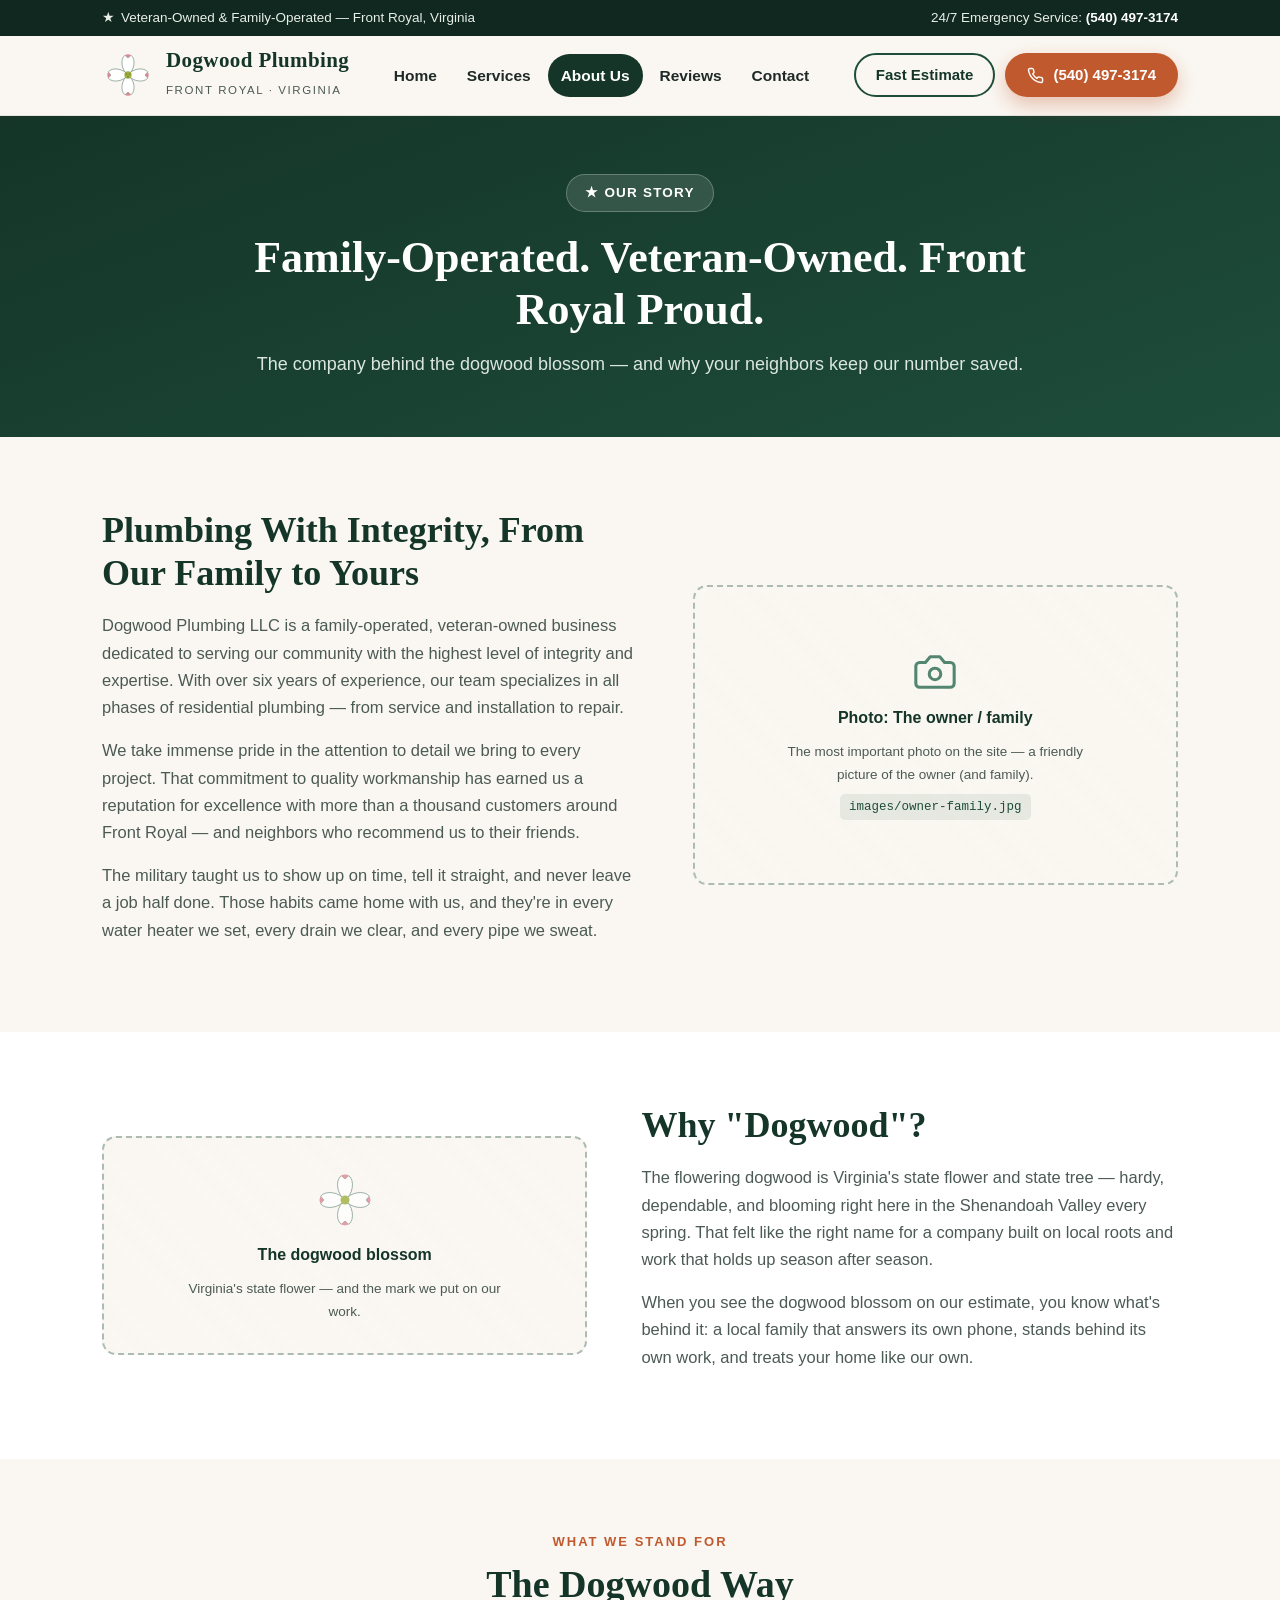
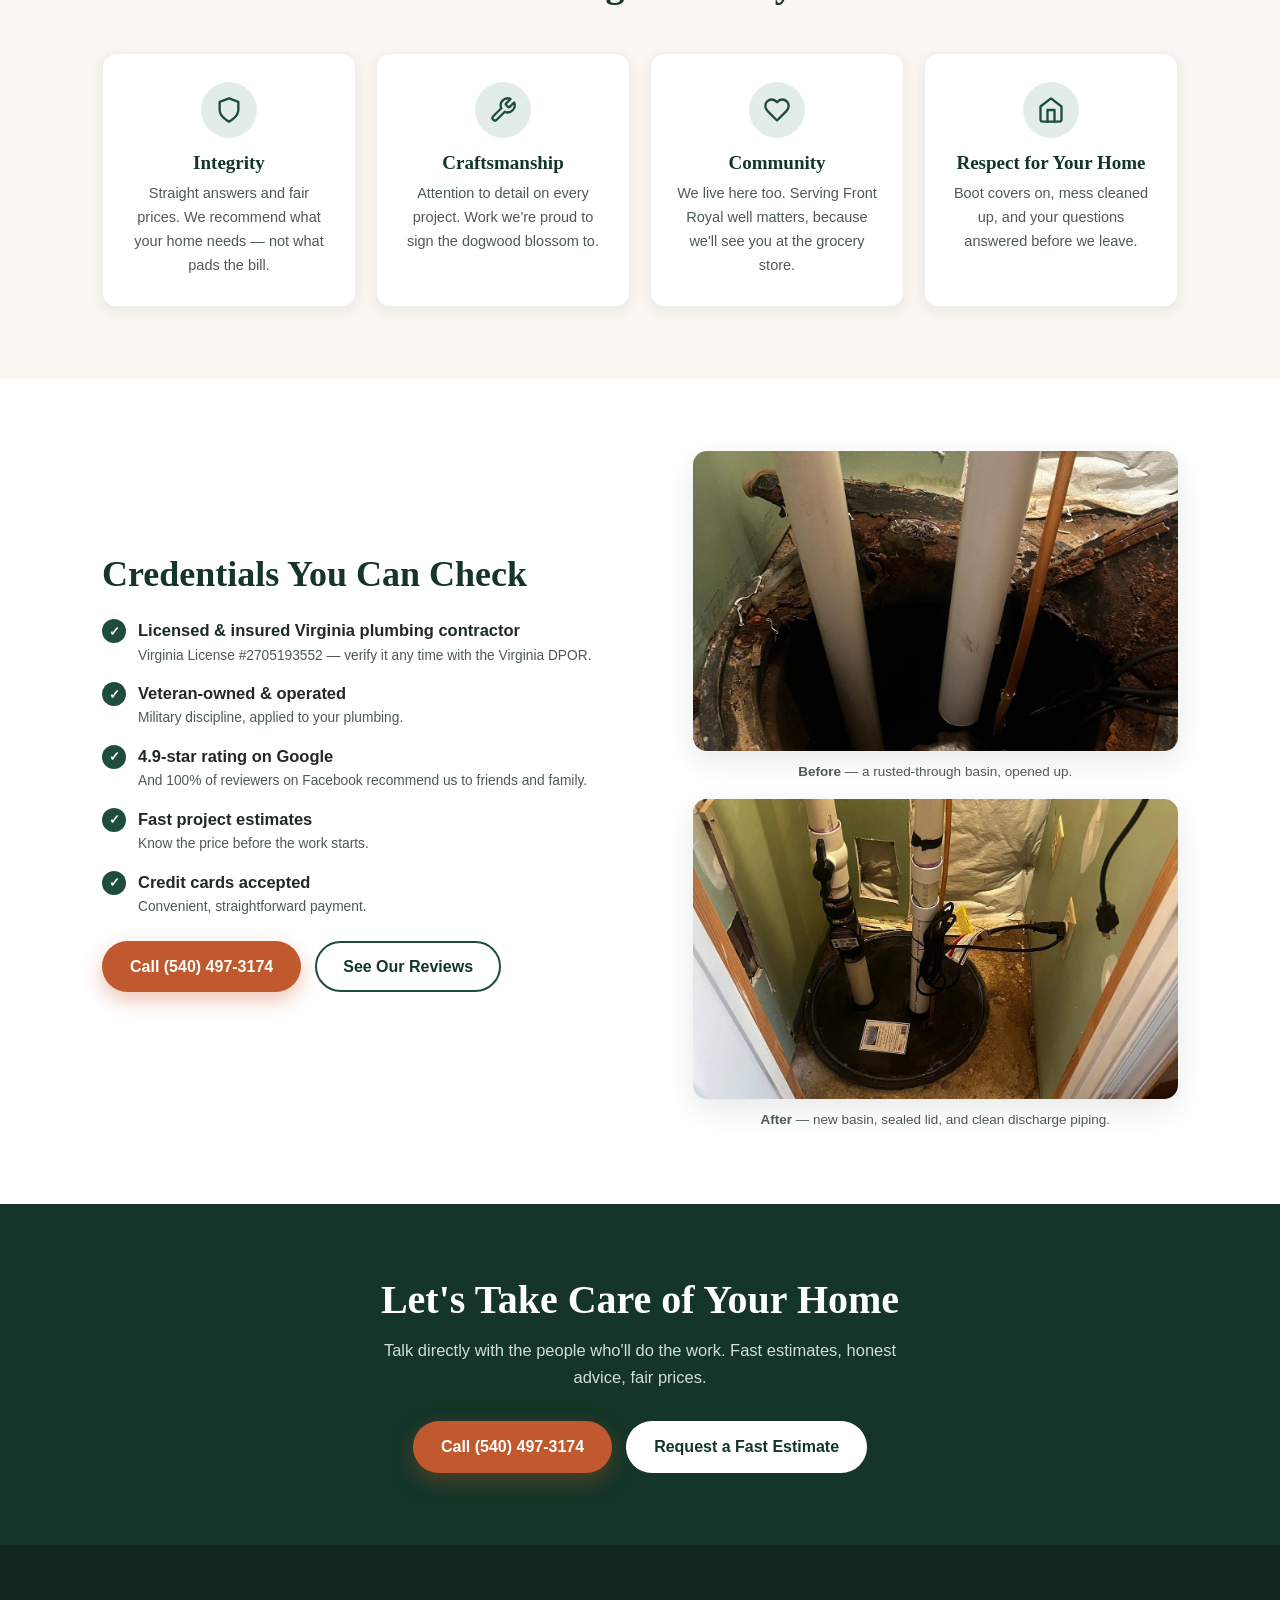
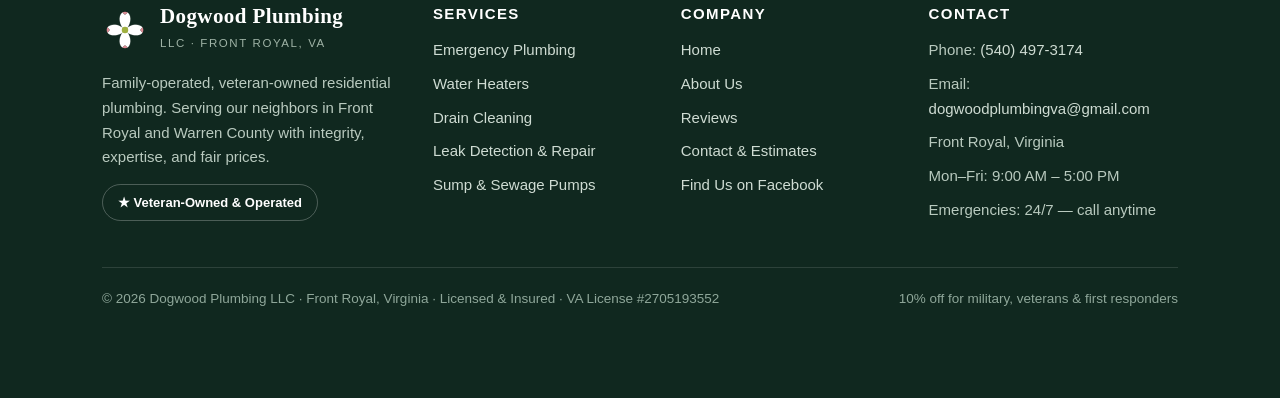
==== commit f80d91ef: "Remove copper repiping — no longer offered Deleted every reference across the site: - Services: the " ====
--- a/about.html
+++ b/about.html
@@ -232,7 +232,6 @@
             <li><a href="services.html#water-heaters">Water Heaters</a></li>
             <li><a href="services.html#drain-cleaning">Drain Cleaning</a></li>
             <li><a href="services.html#leak-repair">Leak Detection &amp; Repair</a></li>
-            <li><a href="services.html#repiping">Copper Repiping</a></li>
             <li><a href="services.html#pumps">Sump &amp; Sewage Pumps</a></li>
           </ul>
         </div>
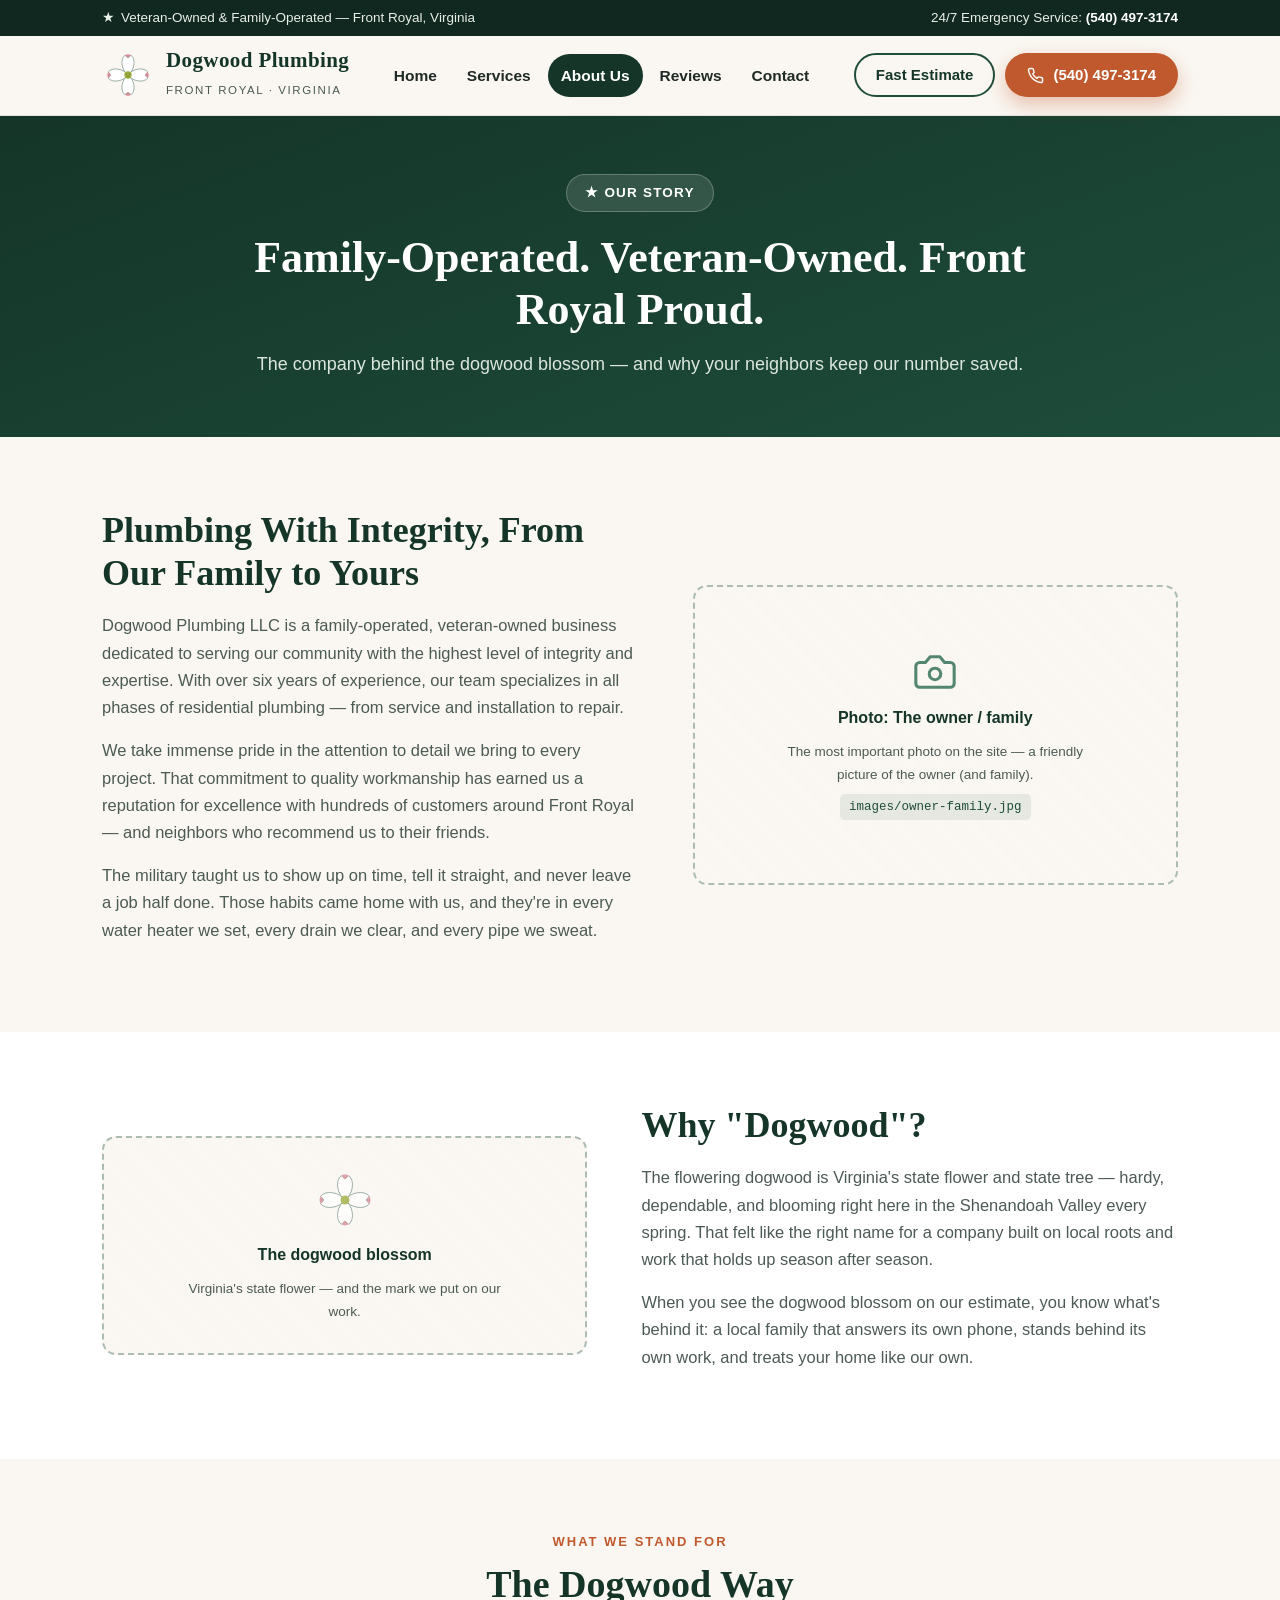
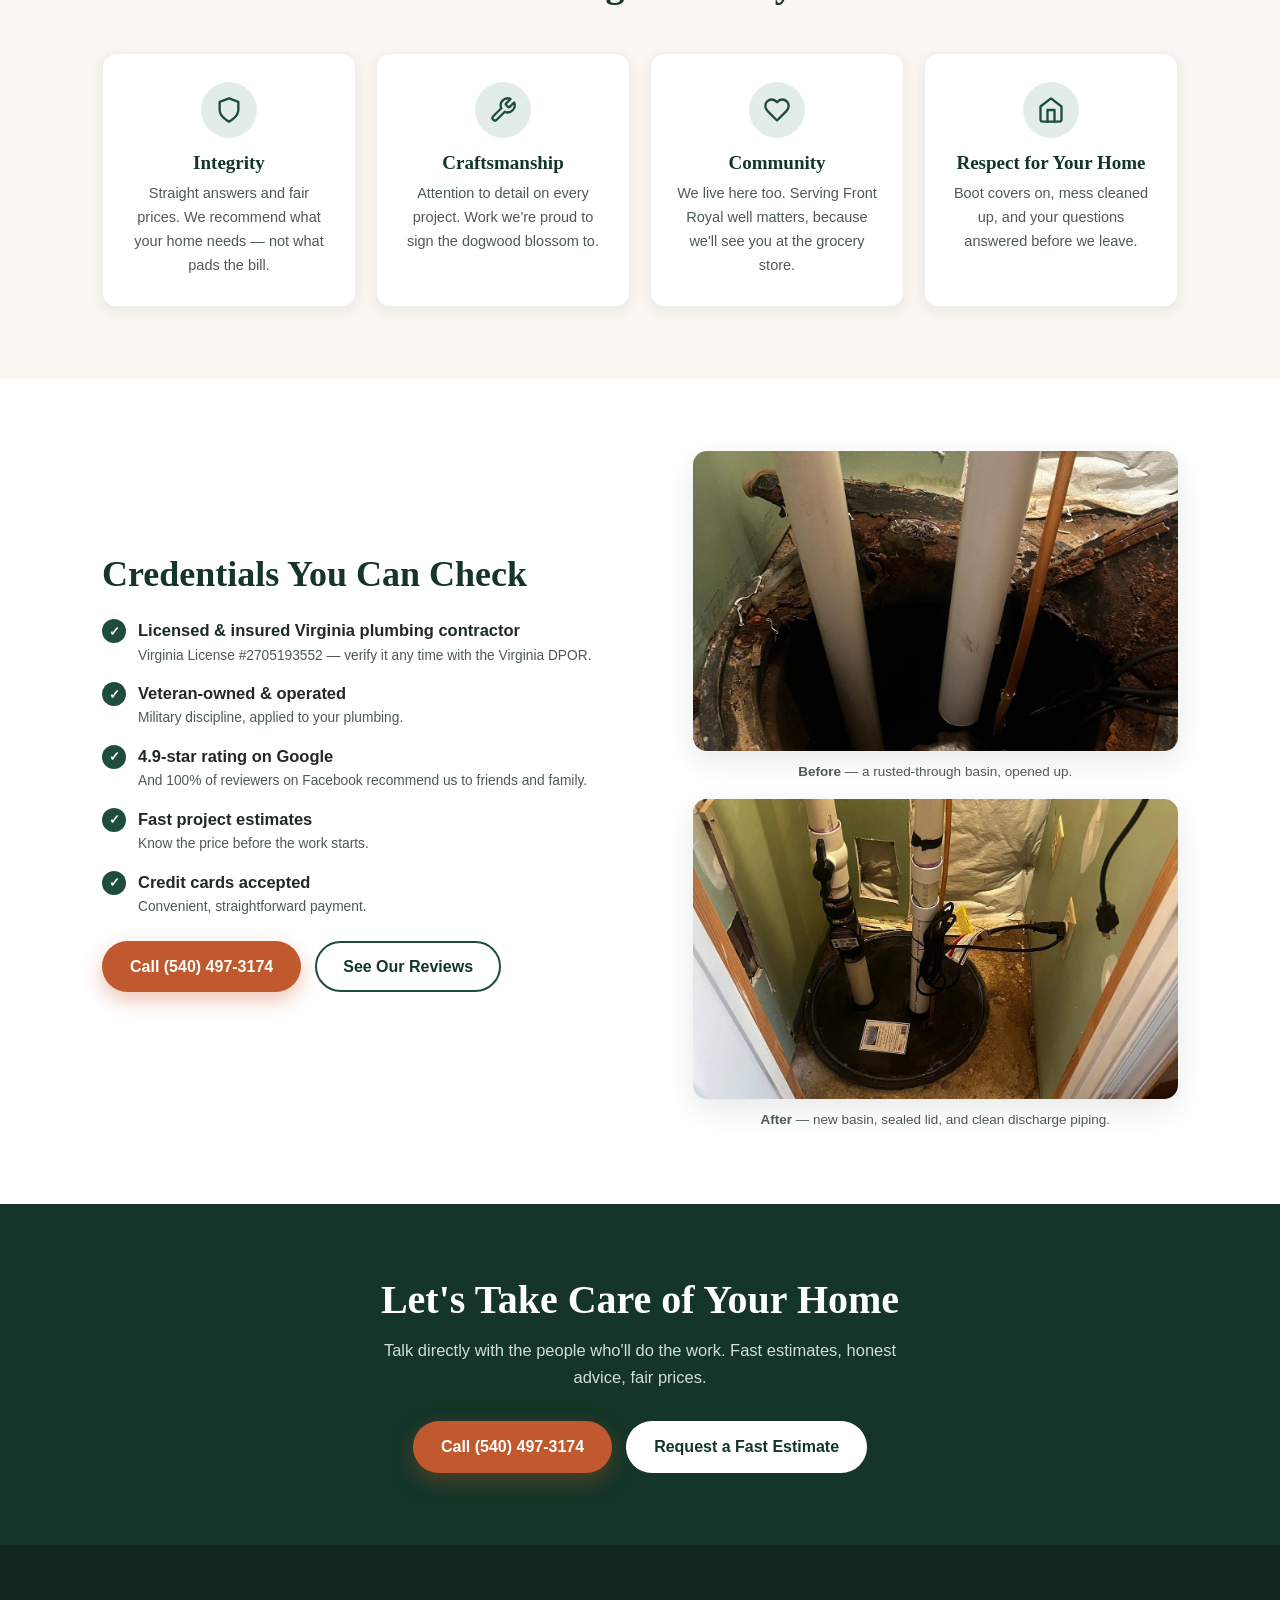
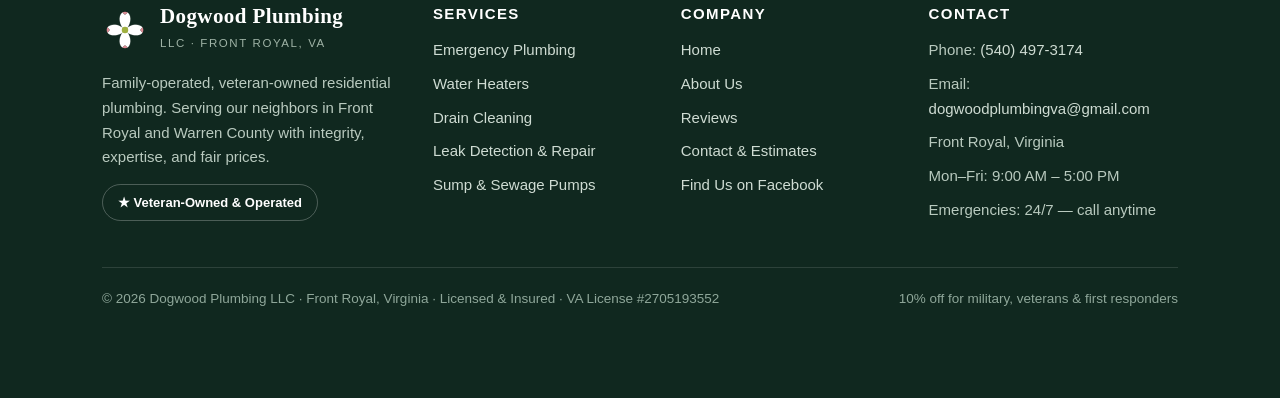
==== commit 6edefb73: "Change customer count from thousands to hundreds The About page said "more than a thousand customers" ====
--- a/about.html
+++ b/about.html
@@ -79,7 +79,7 @@
           <div>
             <h2>Plumbing With Integrity, From Our Family to Yours</h2>
             <p>Dogwood Plumbing LLC is a family-operated, veteran-owned business dedicated to serving our community with the highest level of integrity and expertise. With over six years of experience, our team specializes in all phases of residential plumbing &mdash; from service and installation to repair.</p>
-            <p>We take immense pride in the attention to detail we bring to every project. That commitment to quality workmanship has earned us a reputation for excellence with more than a thousand customers around Front Royal &mdash; and neighbors who recommend us to their friends.</p>
+            <p>We take immense pride in the attention to detail we bring to every project. That commitment to quality workmanship has earned us a reputation for excellence with hundreds of customers around Front Royal &mdash; and neighbors who recommend us to their friends.</p>
             <p>The military taught us to show up on time, tell it straight, and never leave a job half done. Those habits came home with us, and they're in every water heater we set, every drain we clear, and every pipe we sweat.</p>
           </div>
           <div class="photo-ph">
--- a/css/styles.css
+++ b/css/styles.css
@@ -392,6 +392,15 @@
   font-size: 14.5px;
 }
 .svc-card.emergency { border-top: 4px solid var(--cta); }
+
+/* "Don't see what you need?" tile — closes out the service grid with a
+   direct call CTA rather than another service. */
+.svc-card.ask-card {
+  background: var(--green-100);
+  border-color: rgba(30, 77, 59, 0.22);
+}
+.svc-card.ask-card .icon { background: #fff; }
+.svc-card.ask-card p { color: var(--green-800); opacity: 0.85; }
 .svc-card .tag {
   align-self: flex-start;
   background: #fdeee5;
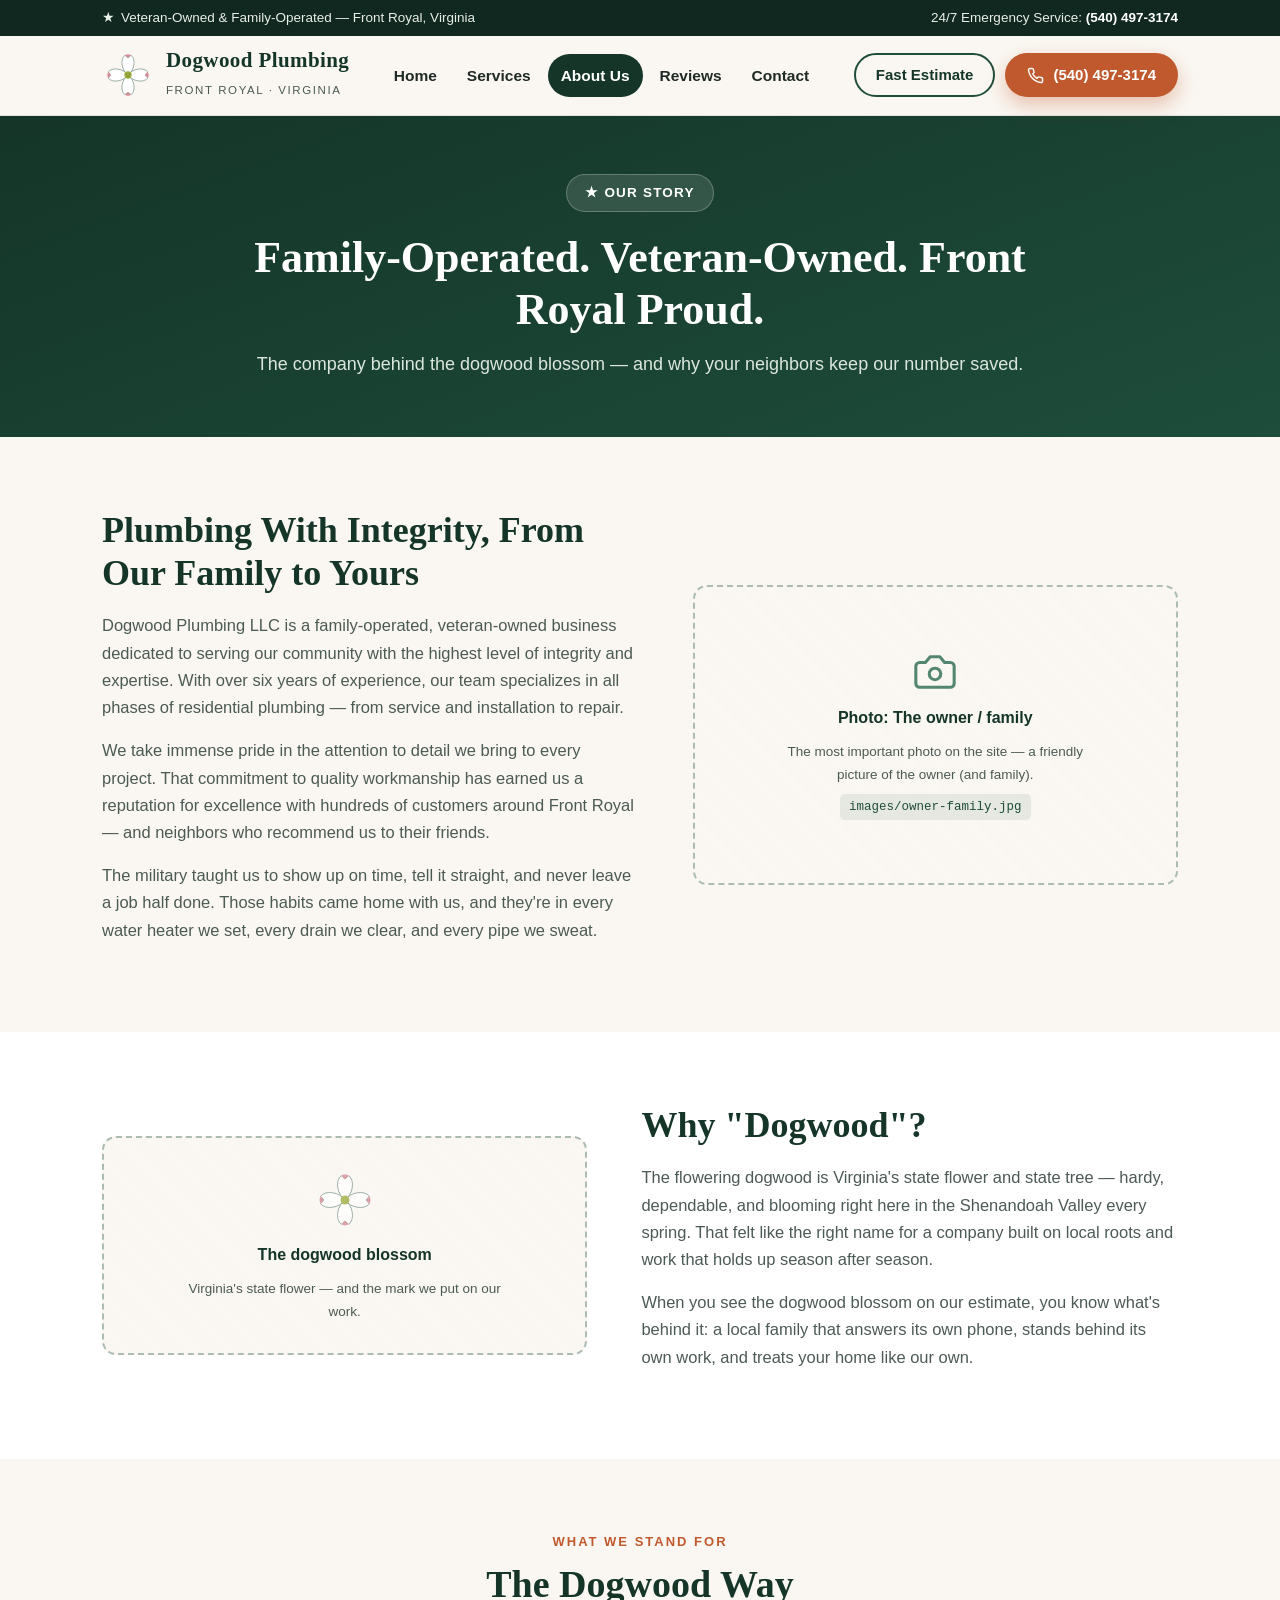
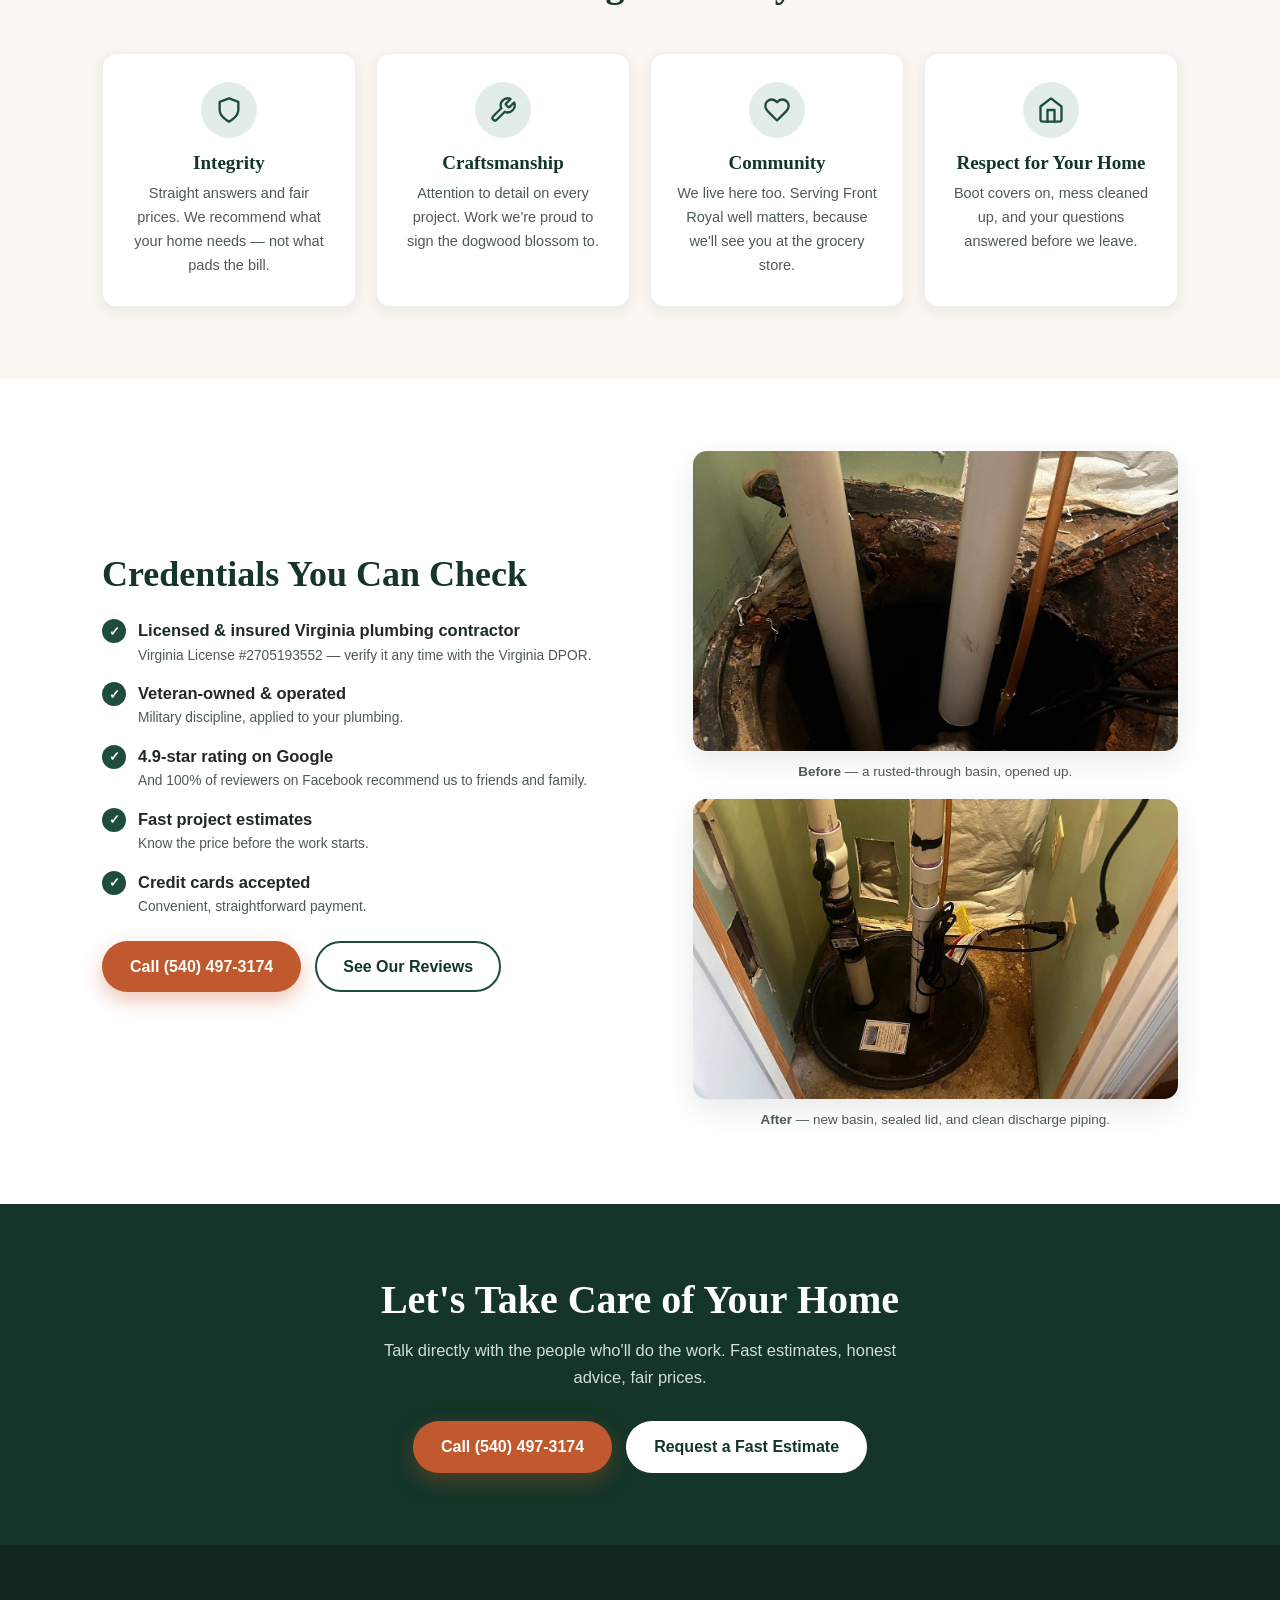
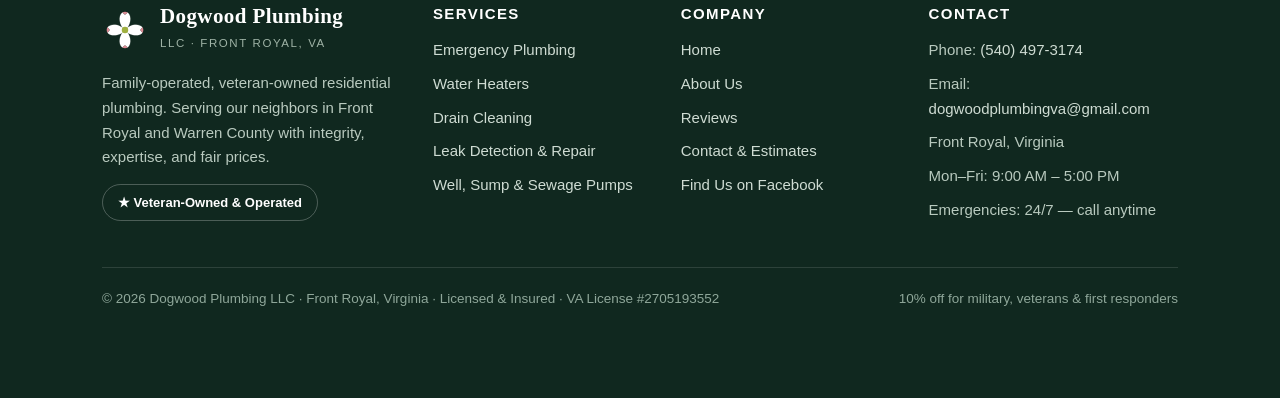
==== commit 49290811: "Add well pump service across the site The owner confirmed Dogwood services well pumps, which the pum" ====
--- a/about.html
+++ b/about.html
@@ -232,7 +232,7 @@
             <li><a href="services.html#water-heaters">Water Heaters</a></li>
             <li><a href="services.html#drain-cleaning">Drain Cleaning</a></li>
             <li><a href="services.html#leak-repair">Leak Detection &amp; Repair</a></li>
-            <li><a href="services.html#pumps">Sump &amp; Sewage Pumps</a></li>
+            <li><a href="services.html#pumps">Well, Sump &amp; Sewage Pumps</a></li>
           </ul>
         </div>
         <div>
--- a/css/styles.css
+++ b/css/styles.css
@@ -609,6 +609,35 @@
   box-shadow: var(--shadow-sm);
   padding: 34px;
 }
+/* Full-width service-area panel (no map alongside it) */
+.area-panel.wide {
+  text-align: center;
+  padding: 44px 40px;
+}
+.area-panel.wide h2 { font-size: clamp(24px, 3vw, 30px); margin-bottom: 12px; }
+.area-panel.wide > p {
+  color: var(--ink-soft);
+  max-width: 680px;
+  margin: 0 auto;
+}
+.area-panel.wide .town-chips { justify-content: center; margin-top: 24px; }
+.area-panel.wide .icon-pin {
+  display: inline-grid;
+  place-items: center;
+  width: 54px;
+  height: 54px;
+  border-radius: 50%;
+  background: var(--green-100);
+  color: var(--green-700);
+  margin-bottom: 16px;
+}
+.area-panel.wide .icon-pin svg { width: 26px; height: 26px; }
+.area-panel .area-note {
+  font-size: 13px;
+  color: var(--ink-soft);
+  margin-top: 18px;
+}
+
 .town-chips { display: flex; flex-wrap: wrap; gap: 10px; margin-top: 18px; }
 .town-chips span {
   background: var(--green-100);
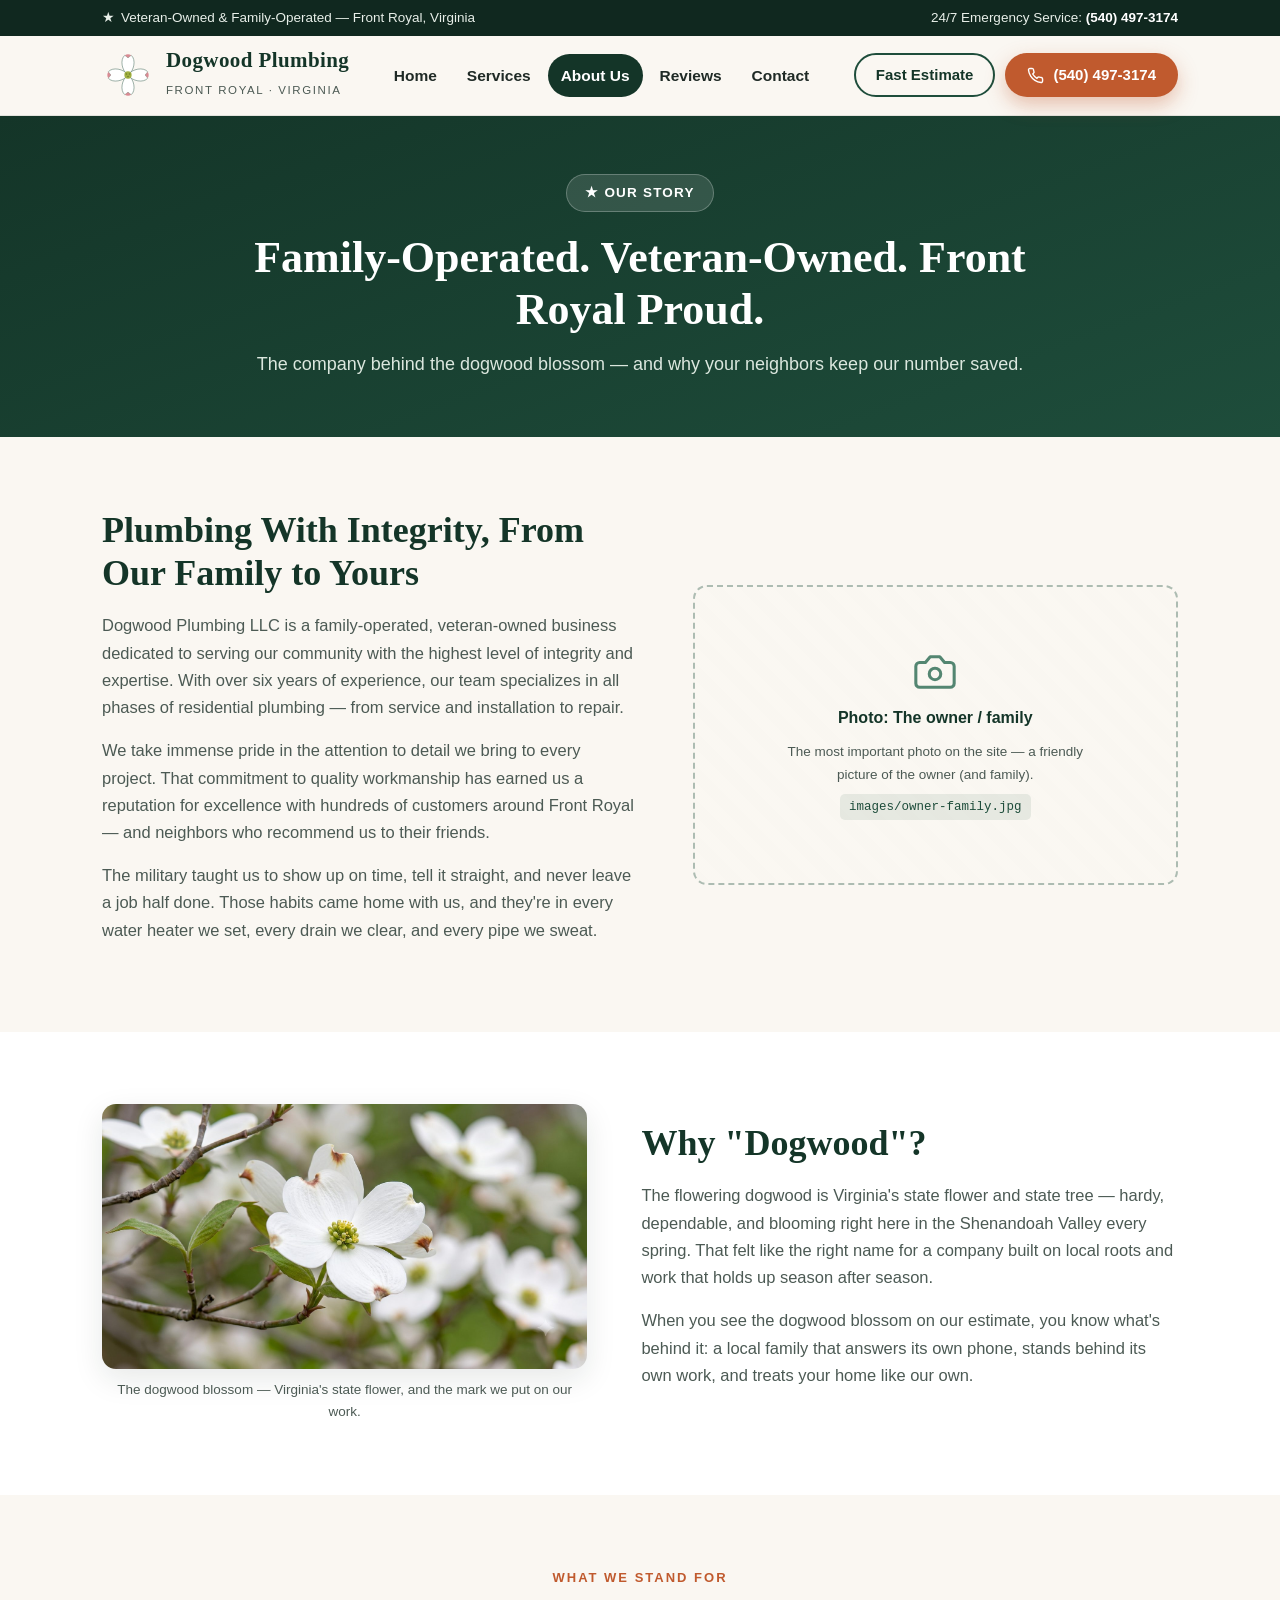
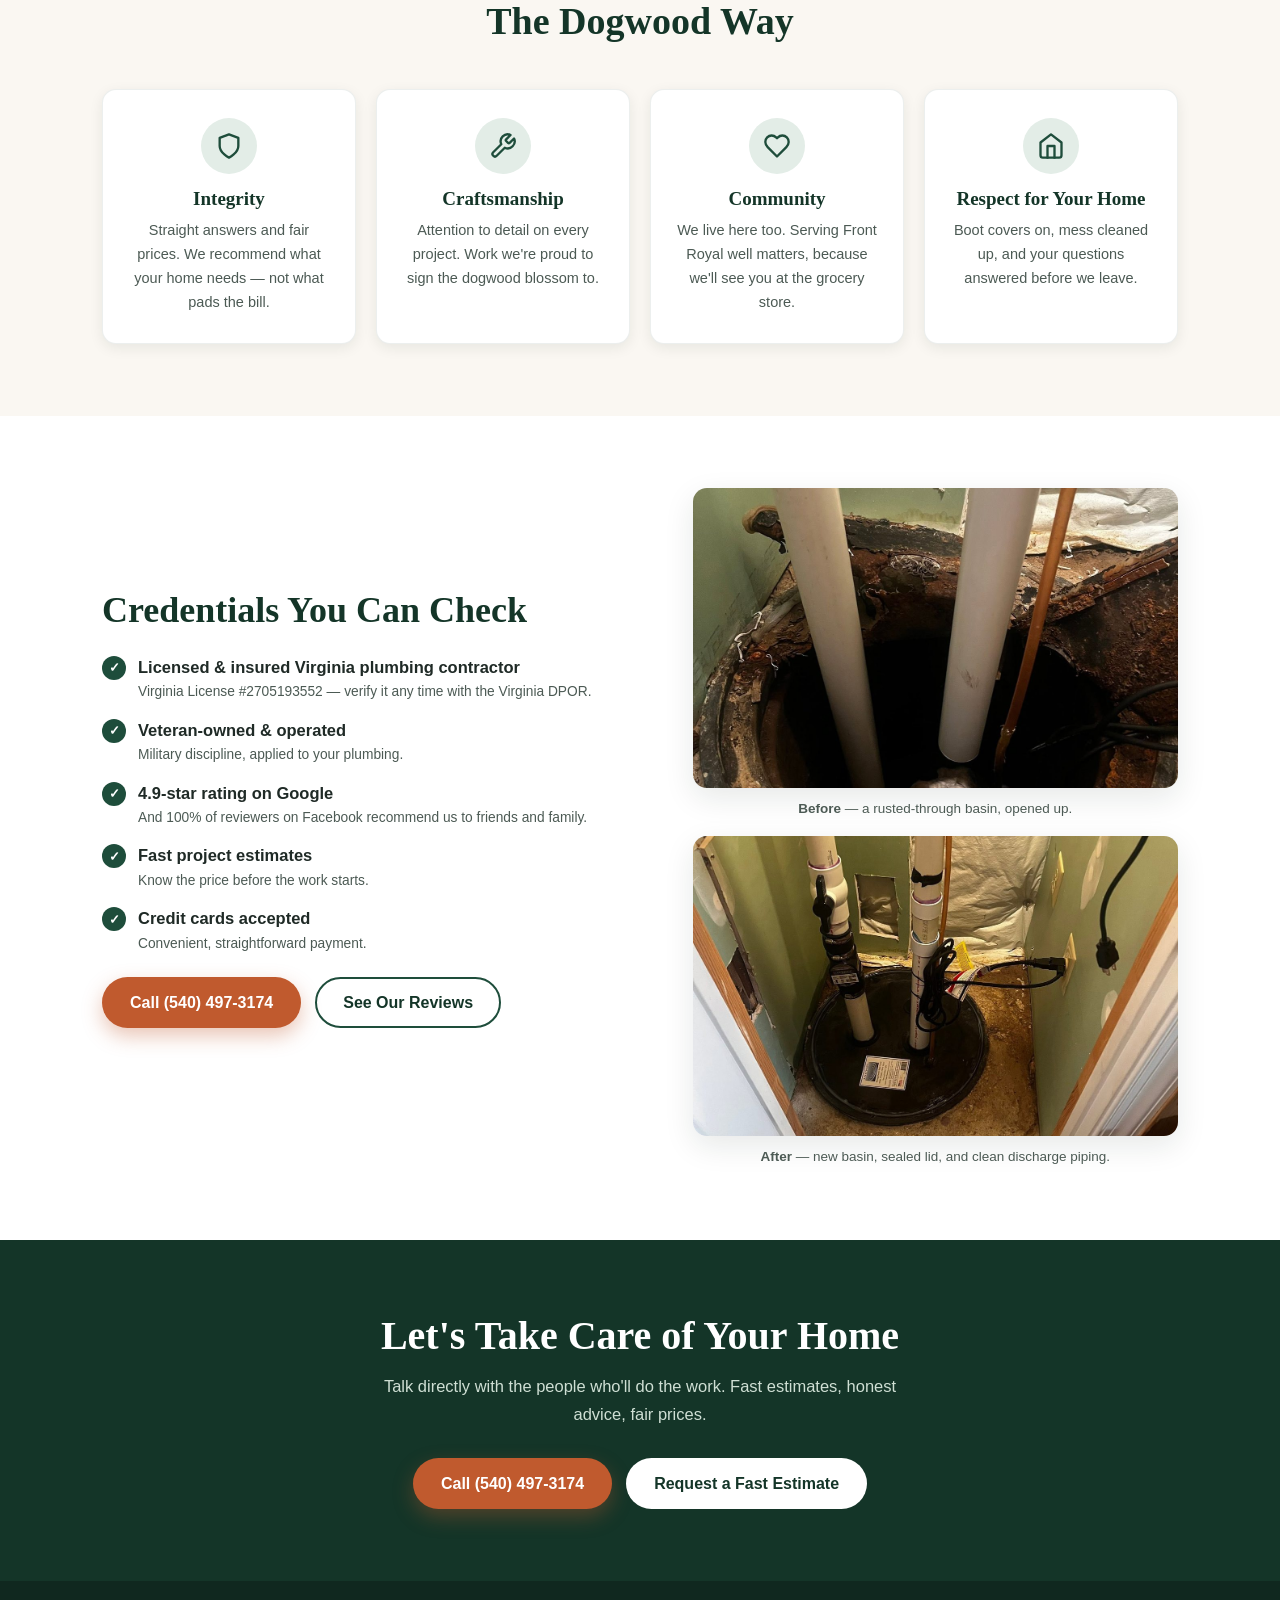
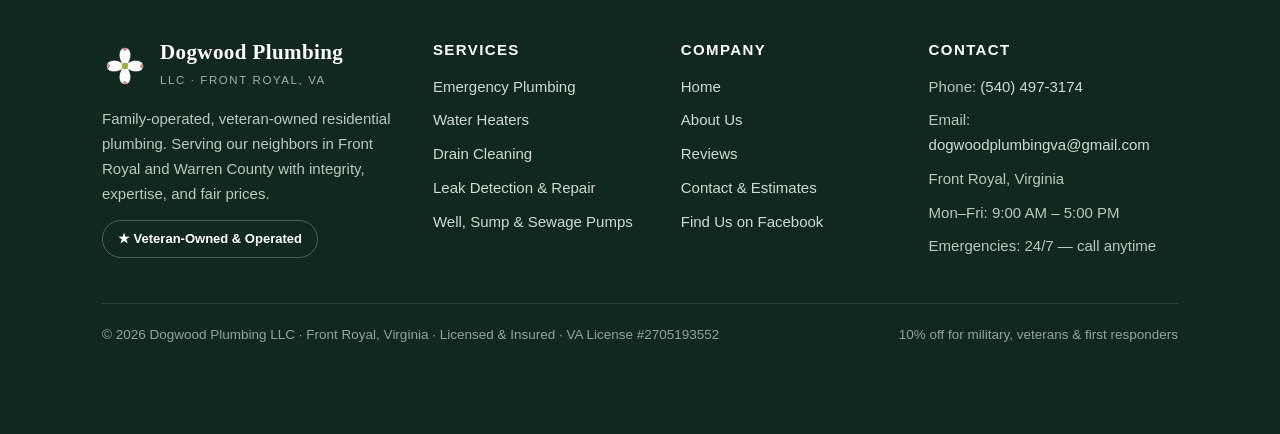
==== commit 1fd8053a: "Place dogwood blossom photo on the About page Replaces the SVG blossom illustration in the "Why Dogw" ====
--- a/about.html
+++ b/about.html
@@ -95,23 +95,10 @@
     <section class="bg-white">
       <div class="wrap">
         <div class="split reverse">
-          <div class="photo-ph short">
-            <svg class="cam" viewBox="0 0 100 100" style="width:64px;height:64px;" aria-hidden="true">
-              <g stroke="#1e4d3b" stroke-opacity=".55" stroke-width="1.5">
-                <path d="M50 50 C38 42 34 20 44 12 L50 17 L56 12 C66 20 62 42 50 50 Z" fill="#ffffff"/>
-                <path d="M50 50 C62 58 66 80 56 88 L50 83 L44 88 C34 80 38 58 50 50 Z" fill="#ffffff"/>
-                <path d="M50 50 C42 62 20 66 12 56 L17 50 L12 44 C20 34 42 38 50 50 Z" fill="#ffffff"/>
-                <path d="M50 50 C58 38 80 34 88 44 L83 50 L88 56 C80 66 58 62 50 50 Z" fill="#ffffff"/>
-              </g>
-              <path d="M44 12 L50 17 L56 12 C52.5 9.6 47.5 9.6 44 12 Z" fill="#d98a93"/>
-              <path d="M56 88 L50 83 L44 88 C47.5 90.4 52.5 90.4 56 88 Z" fill="#d98a93"/>
-              <path d="M12 44 L17 50 L12 56 C9.6 52.5 9.6 47.5 12 44 Z" fill="#d98a93"/>
-              <path d="M88 44 L83 50 L88 56 C90.4 52.5 90.4 47.5 88 44 Z" fill="#d98a93"/>
-              <circle cx="50" cy="50" r="7" fill="#9faf3f"/>
-            </svg>
-            <strong>The dogwood blossom</strong>
-            <span>Virginia's state flower &mdash; and the mark we put on our work.</span>
-          </div>
+          <figure class="job-figure">
+            <img class="job-photo" src="images/dogwood-flower.jpg" alt="A white flowering dogwood blossom in bloom, with more blossoms softly out of focus behind it">
+            <figcaption>The dogwood blossom &mdash; Virginia's state flower, and the mark we put on our work.</figcaption>
+          </figure>
           <div>
             <h2>Why "Dogwood"?</h2>
             <p>The flowering dogwood is Virginia's state flower and state tree &mdash; hardy, dependable, and blooming right here in the Shenandoah Valley every spring. That felt like the right name for a company built on local roots and work that holds up season after season.</p>
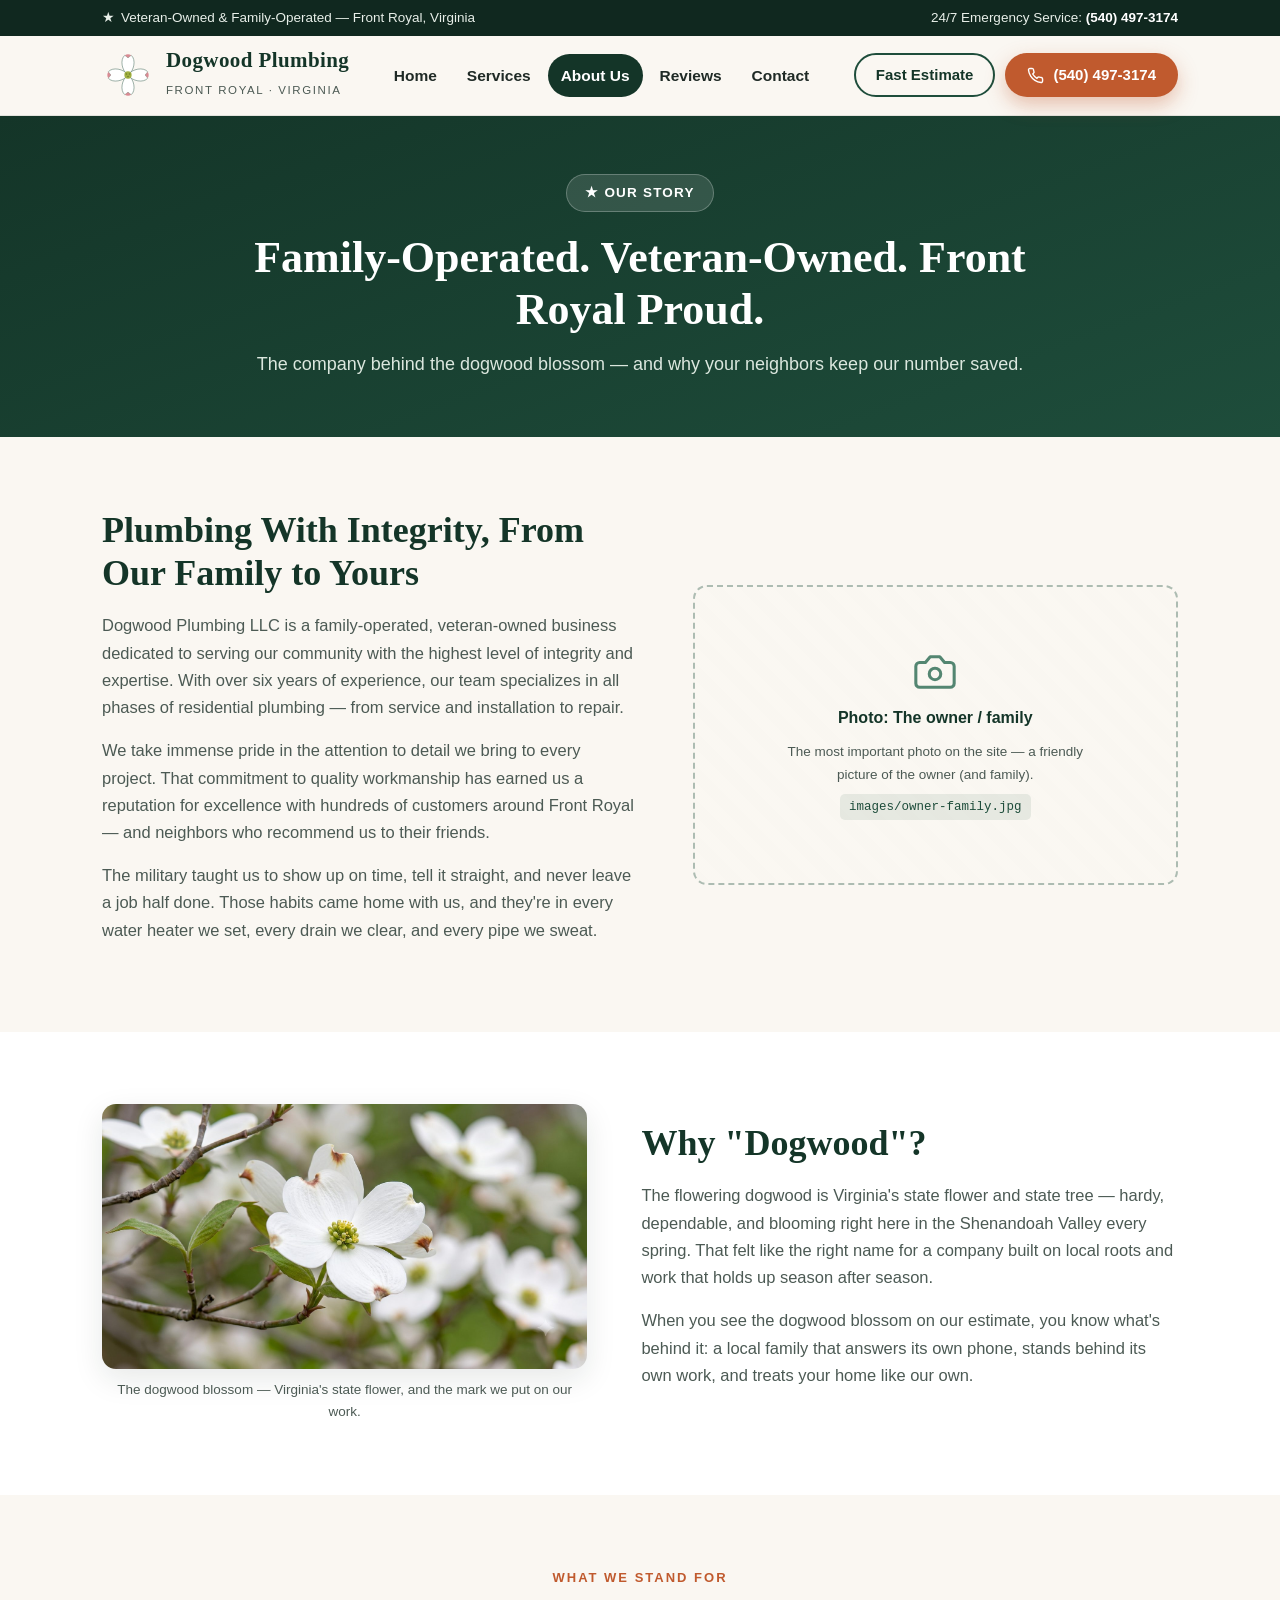
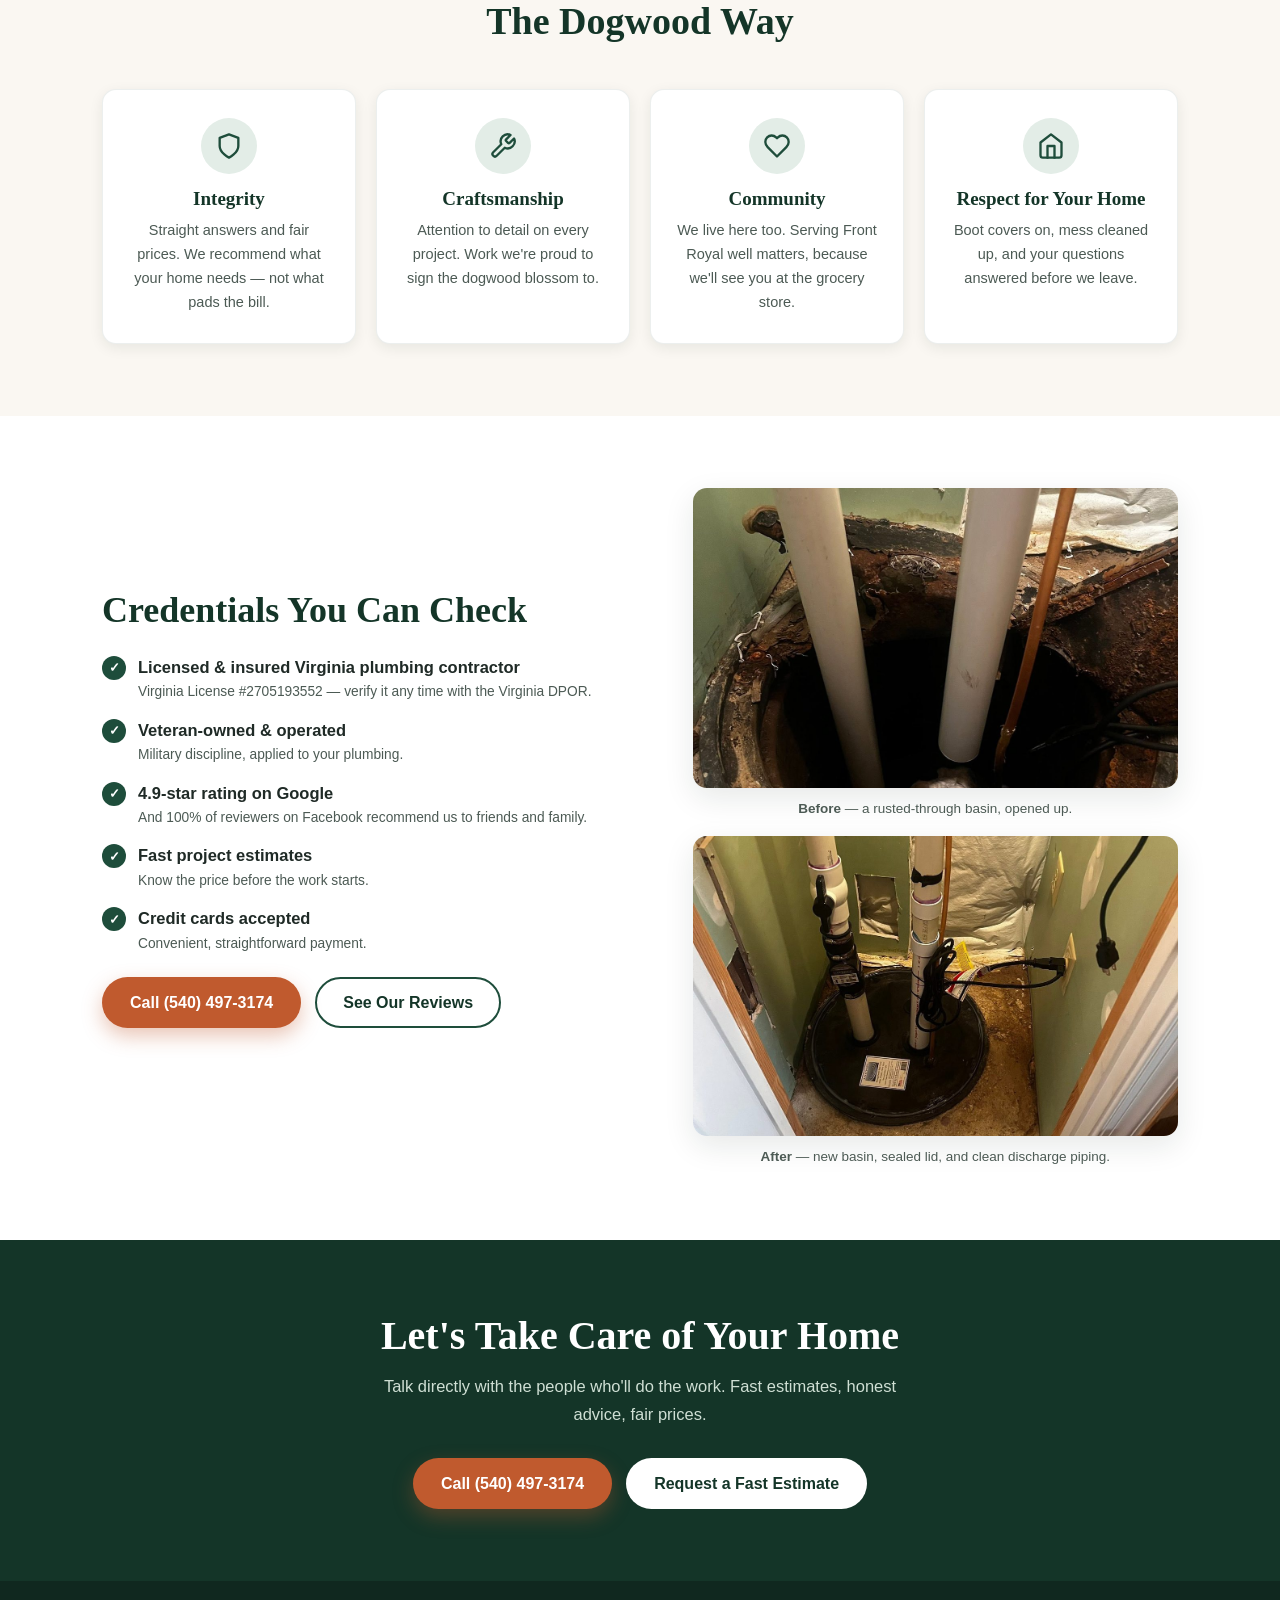
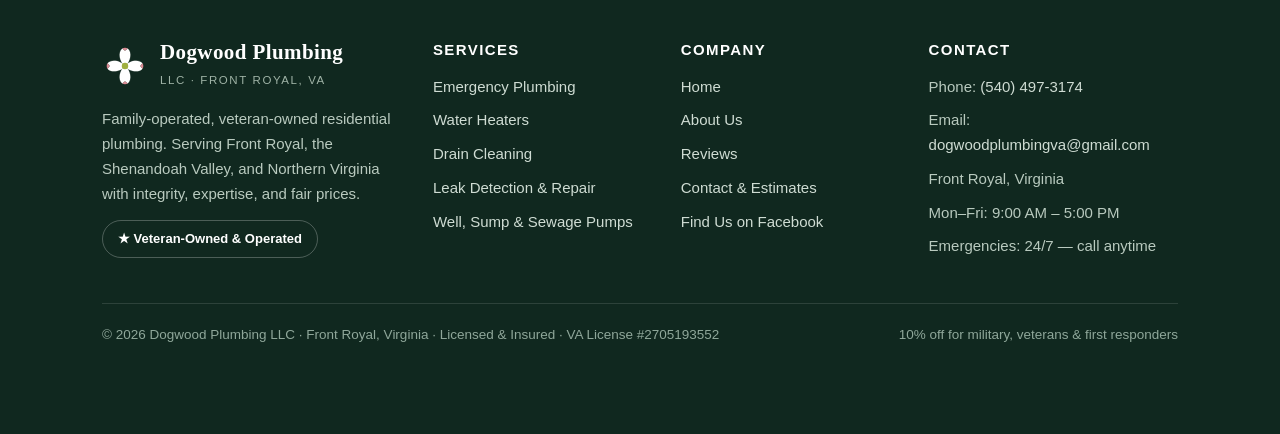
==== commit f7e1b536: "Replace guessed service area with the owner's confirmed town list The site previously listed nearby " ====
--- a/about.html
+++ b/about.html
@@ -4,7 +4,7 @@
   <meta charset="UTF-8">
   <meta name="viewport" content="width=device-width, initial-scale=1.0">
   <title>About Us | Dogwood Plumbing LLC — Veteran-Owned, Family-Operated | Front Royal, VA</title>
-  <meta name="description" content="Meet Dogwood Plumbing LLC — a family-operated, veteran-owned plumbing company serving Front Royal, VA with integrity, expertise, and over six years of residential plumbing experience.">
+  <meta name="description" content="Meet Dogwood Plumbing LLC — a family-operated, veteran-owned plumbing company serving Front Royal, the Shenandoah Valley, and Northern Virginia with integrity, expertise, and over six years of residential plumbing experience.">
   <link rel="icon" type="image/svg+xml" href="images/favicon.svg">
   <link rel="stylesheet" href="css/styles.css">
 </head>
@@ -209,7 +209,7 @@
               <span class="brand-sub">LLC &middot; Front Royal, VA</span>
             </span>
           </div>
-          <p>Family-operated, veteran-owned residential plumbing. Serving our neighbors in Front Royal and Warren County with integrity, expertise, and fair prices.</p>
+          <p>Family-operated, veteran-owned residential plumbing. Serving Front Royal, the Shenandoah Valley, and Northern Virginia with integrity, expertise, and fair prices.</p>
           <span class="footer-vet">&#9733; Veteran-Owned &amp; Operated</span>
         </div>
         <div>
